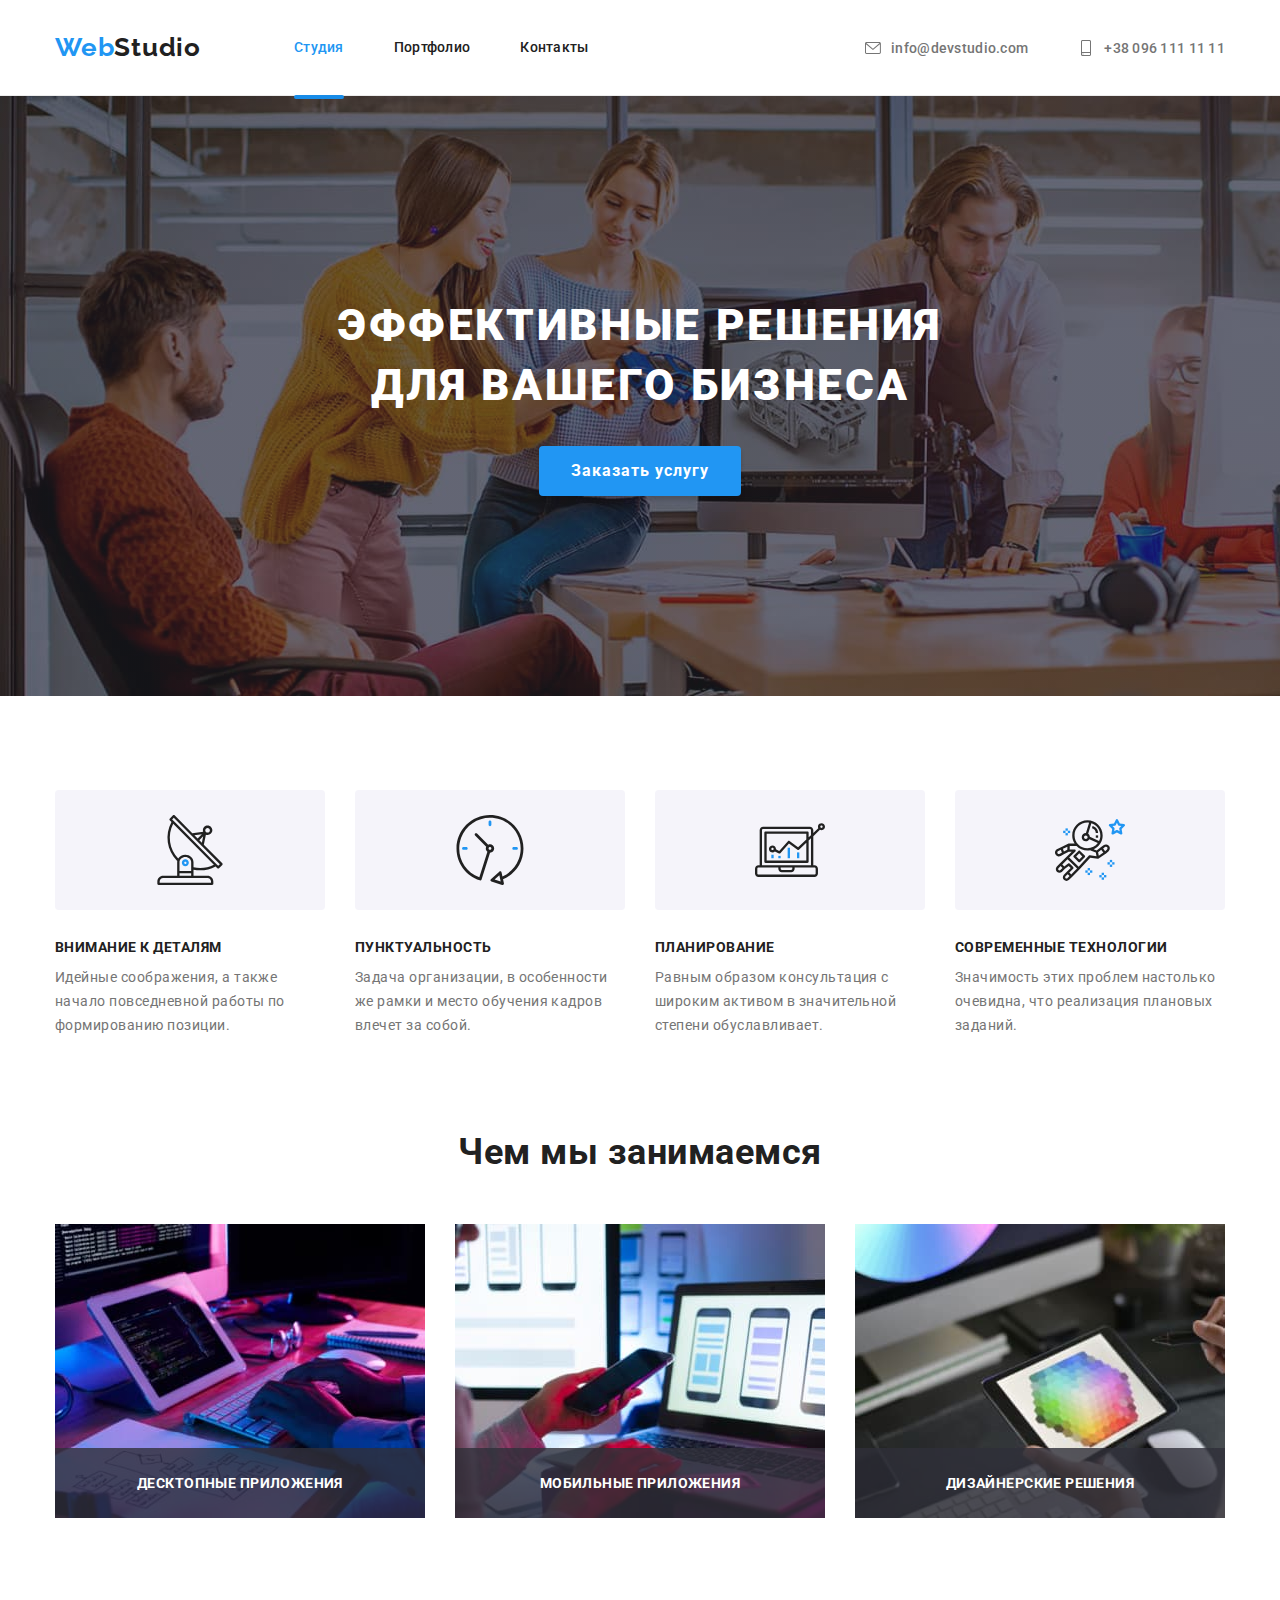
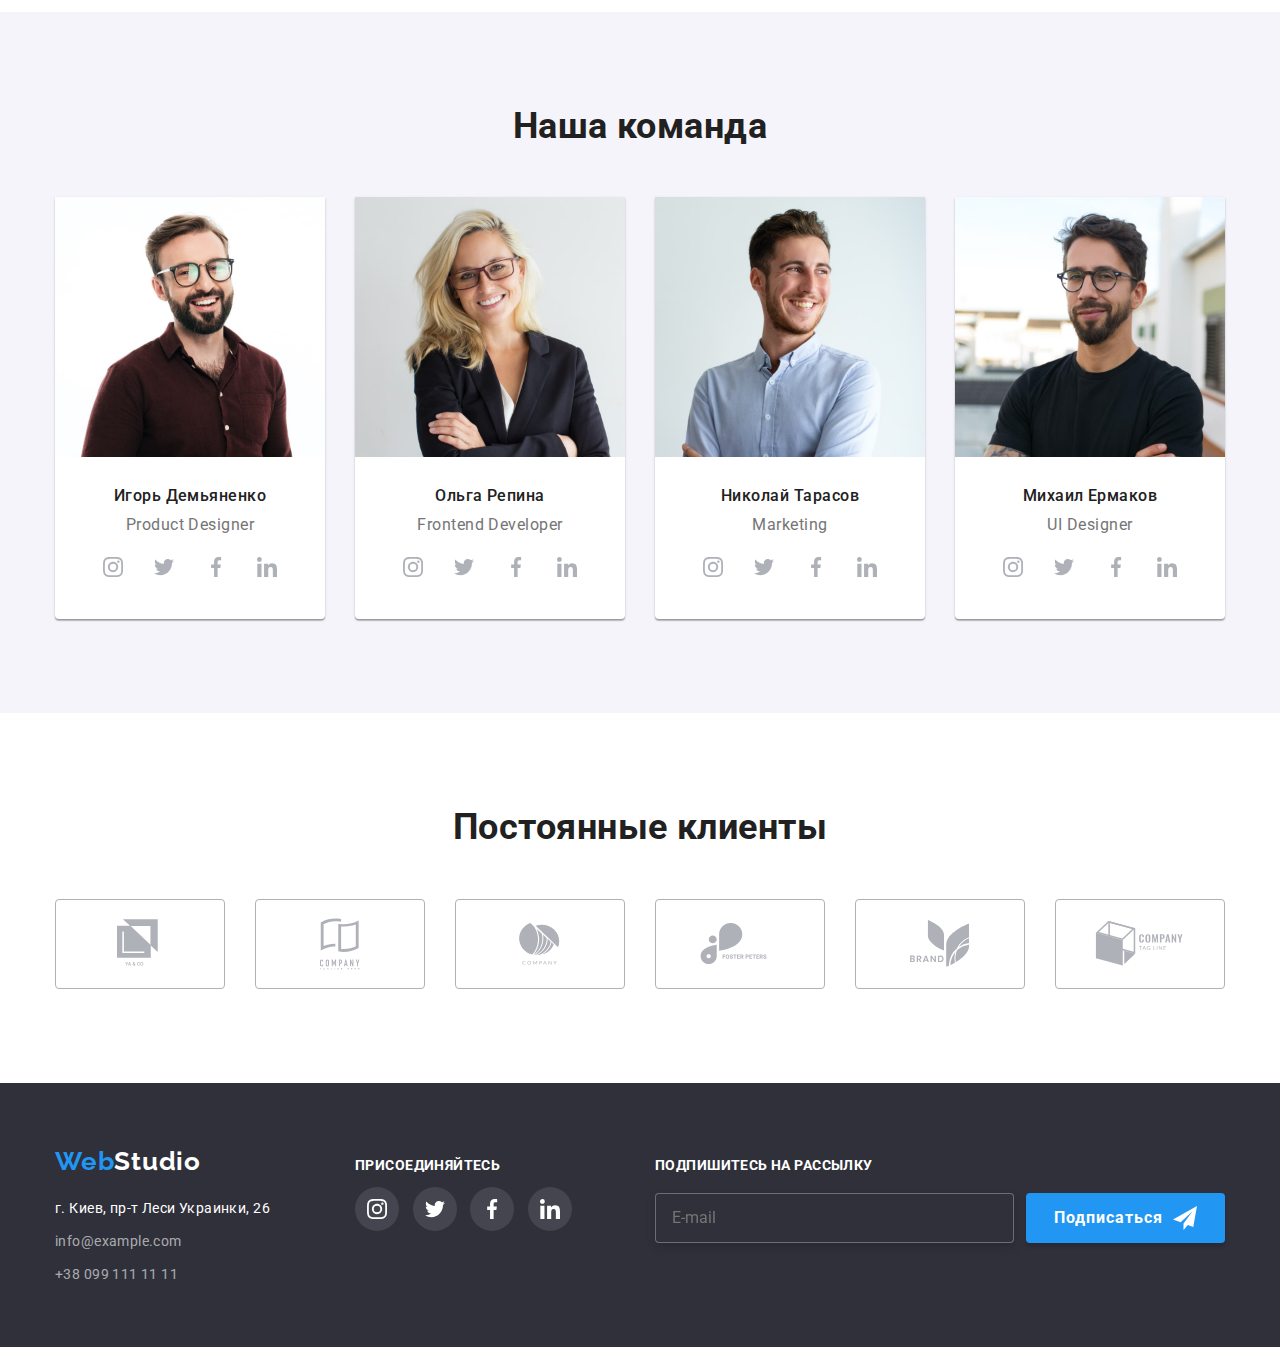
==== index.html @ 0727dc27 "дз№7 купирует файлы из предыдущего репозитория" ====
<!DOCTYPE html>
<html lang="ru">
  <head>
    <meta charset="UTF-8" />
    <meta name="viewport" content="width=device-width, initial-scale=1.0" />
    <title>Document</title>
    <link rel="preconnect" href="https://fonts.gstatic.com" />
    <link
      href="https://fonts.googleapis.com/css2?family=Oleo+Script&family=Raleway:wght@700&family=Roboto:wght@400;500;700;900&display=swap"
      rel="stylesheet"
    />
    <link
      rel="stylesheet"
      href="https://cdnjs.cloudflare.com/ajax/libs/modern-normalize/1.0.0/modern-normalize.min.css"
    />
    <link rel="stylesheet" href="./css/style.css" />
  </head>

  <body class="page">
    <!--Шапка-сайта-->
    <header class="head">
      <div class="container-head">
        <nav class="main-nav">
          <a href="./index.html" class="logo"
            ><span class="capital-head">Web</span>Studio
          </a>
          <ul class="site-nav list">
            <li class="items">
              <a href="./index.html" class="link current">Студия</a>
            </li>
            <li class="items">
              <a href="./portfolio.html" class="link">Портфолио</a>
            </li>
            <li class="items"><a href="" class="link">Контакты</a></li>
          </ul>
        </nav>
        <ul class="auth-nav list">
          <li class="items">
            <a href="" class="link"
              ><svg class="aut-svg">
                <use href="./img/svg/symbol-defs.svg#icon-envelope"></use></svg
              >info@devstudio.com
            </a>
          </li>
          <li class="items">
            <a href="" class="link"
              ><svg class="aut-svg">
                <use
                  href="./img/svg/symbol-defs.svg#icon-smartphone"
                ></use></svg
              >+38 096 111 11 11</a
            >
          </li>
        </ul>
      </div>
    </header>

    <main>
      <!--Заголовок-->
      <div class="hero">
        <div class="hero-content">
          <h1 class="hero-title">Эффективные решения для вашего бизнеса</h1>
          <button class="button primary" data-modal-open>
            Заказать услугу
          </button>
        </div>
      </div>

      <!--Преимущества-->
      <section class="section-advantages">
        <div class="container">
          <h2 class="visually-hidden">Преимущества</h2>
          <ul class="list list-advantages">
            <li class="item icon-satellite">
              <h3 class="section-title-advantages">Внимание к деталям</h3>
              <p class="advantages-description">
                Идейные соображения, а также начало повседневной работы по
                формированию позиции.
              </p>
            </li>
            <li class="item icon-clock">
              <h3 class="section-title-advantages">Пунктуальность</h3>
              <p class="advantages-description">
                Задача организации, в особенности же рамки и место обучения
                кадров влечет за собой.
              </p>
            </li>
            <li class="item icon-diagram">
              <h3 class="section-title-advantages">Планирование</h3>
              <p class="advantages-description">
                Равным образом консультация с широким активом в значительной
                степени обуславливает.
              </p>
            </li>
            <li class="item icon-astronaut">
              <h3 class="section-title-advantages">Современные технологии</h3>
              <p class="advantages-description">
                Значимость этих проблем настолько очевидна, что реализация
                плановых заданий.
              </p>
            </li>
          </ul>
        </div>
      </section>

      <!--Вид-деятельности-->
      <section class="section-activity">
        <div class="container">
          <h2 class="section-title">Чем мы занимаемся</h2>
          <ul class="list section-direction">
            <li class="items">
              <div class="overlay-activiti">
                <img
                  src="./img/img.jpg"
                  alt="набирает текст на клавиатуре"
                  width="370"
                  height="294"
                />
                <div class="overlay-activiti-text">Десктопные приложения</div>
              </div>
            </li>
            <li class="items">
              <div class="overlay-activiti">
                <img
                  src="./img/img-2.jpg"
                  alt="использует ноутбук и телефон"
                  width="370"
                  height="294"
                />
                <div class="overlay-activiti-text">Мобильные приложения</div>
              </div>
            </li>
            <li class="items">
              <div class="overlay-activiti">
                <img
                  src="./img/img-3.jpg"
                  alt="использует планшет"
                  width="370"
                  height="294"
                />
                <div class="overlay-activiti-text">Дизайнерские решения</div>
              </div>
            </li>
          </ul>
        </div>
      </section>

      <!--Наша-команда-->
      <section class="section-tim">
        <div class="container">
          <h2 class="section-title">Наша команда</h2>
          <ul class="list person-box">
            <li class="card-person">
              <img
                src="./img/our.tim/img.jpg"
                alt="портрет"
                width="270"
                height="280"
              />
              <div class="card-description">
                <h3 class="section-title-name">Игорь Демьяненко</h3>
                <p class="section-profession">Product Designer</p>
                <ul class="list list-social">
                  <li class="items">
                    <a href="" class="social-link">
                      <svg class="social-svg-person">
                        <use
                          href="./img/svg/symbol-defs.svg#icon-instagram-2"
                        ></use>
                      </svg>
                    </a>
                  </li>
                  <li class="items">
                    <a href="" class="social-link">
                      <svg class="social-svg-person">
                        <use
                          href="./img/svg/symbol-defs.svg#icon-twitter-1"
                        ></use>
                      </svg>
                    </a>
                  </li>
                  <li class="items">
                    <a href="" class="social-link">
                      <svg class="social-svg-person">
                        <use
                          href="./img/svg/symbol-defs.svg#icon-facebook-1"
                        ></use>
                      </svg>
                    </a>
                  </li>
                  <li class="items">
                    <a href="" class="social-link">
                      <svg class="social-svg-person">
                        <use
                          href="./img/svg/symbol-defs.svg#icon-linkedin-1"
                        ></use>
                      </svg>
                    </a>
                  </li>
                </ul>
              </div>
            </li>
            <li class="card-person">
              <img
                src="./img/our.tim/img-2.jpg"
                alt="портрет"
                width="270"
                height="280"
              />
              <div class="card-description">
                <h3 class="section-title-name">Ольга Репина</h3>
                <p class="section-profession">Frontend Developer</p>
                <ul class="list list-social">
                  <li class="items">
                    <a href="" class="social-link">
                      <svg class="social-svg-person">
                        <use
                          href="./img/svg/symbol-defs.svg#icon-instagram-2"
                        ></use>
                      </svg>
                    </a>
                  </li>
                  <li class="items">
                    <a href="" class="social-link">
                      <svg class="social-svg-person">
                        <use
                          href="./img/svg/symbol-defs.svg#icon-twitter-1"
                        ></use>
                      </svg>
                    </a>
                  </li>
                  <li class="items">
                    <a href="" class="social-link">
                      <svg class="social-svg-person">
                        <use
                          href="./img/svg/symbol-defs.svg#icon-facebook-1"
                        ></use>
                      </svg>
                    </a>
                  </li>
                  <li class="items">
                    <a href="" class="social-link">
                      <svg class="social-svg-person">
                        <use
                          href="./img/svg/symbol-defs.svg#icon-linkedin-1"
                        ></use>
                      </svg>
                    </a>
                  </li>
                </ul>
              </div>
            </li>
            <li class="card-person">
              <img
                src="./img/our.tim/img-3.jpg"
                alt="портрет"
                width="270"
                height="280"
              />
              <div class="card-description">
                <h3 class="section-title-name">Николай Тарасов</h3>
                <p class="section-profession">Marketing</p>
                <ul class="list list-social">
                  <li class="items">
                    <a href="" class="social-link">
                      <svg class="social-svg-person">
                        <use
                          href="./img/svg/symbol-defs.svg#icon-instagram-2"
                        ></use>
                      </svg>
                    </a>
                  </li>
                  <li class="items">
                    <a href="" class="social-link">
                      <svg class="social-svg-person">
                        <use
                          href="./img/svg/symbol-defs.svg#icon-twitter-1"
                        ></use>
                      </svg>
                    </a>
                  </li>
                  <li class="items">
                    <a href="" class="social-link">
                      <svg class="social-svg-person">
                        <use
                          href="./img/svg/symbol-defs.svg#icon-facebook-1"
                        ></use>
                      </svg>
                    </a>
                  </li>
                  <li class="items">
                    <a href="" class="social-link">
                      <svg class="social-svg-person">
                        <use
                          href="./img/svg/symbol-defs.svg#icon-linkedin-1"
                        ></use>
                      </svg>
                    </a>
                  </li>
                </ul>
              </div>
            </li>
            <li class="card-person">
              <img
                src="./img/our.tim/img-4.jpg"
                alt="портрет"
                width="270"
                height="280"
              />
              <div class="card-description">
                <h3 class="section-title-name">Михаил Ермаков</h3>
                <p class="section-profession">UI Designer</p>
                <ul class="list list-social">
                  <li class="items">
                    <a href="" class="social-link">
                      <svg class="social-svg-person">
                        <use
                          href="./img/svg/symbol-defs.svg#icon-instagram-2"
                        ></use>
                      </svg>
                    </a>
                  </li>
                  <li class="items">
                    <a href="" class="social-link">
                      <svg class="social-svg-person">
                        <use
                          href="./img/svg/symbol-defs.svg#icon-twitter-1"
                        ></use>
                      </svg>
                    </a>
                  </li>
                  <li class="items">
                    <a href="" class="social-link">
                      <svg class="social-svg-person">
                        <use
                          href="./img/svg/symbol-defs.svg#icon-facebook-1"
                        ></use>
                      </svg>
                    </a>
                  </li>
                  <li class="items">
                    <a href="" class="social-link">
                      <svg class="social-svg-person">
                        <use
                          href="./img/svg/symbol-defs.svg#icon-linkedin-1"
                        ></use>
                      </svg>
                    </a>
                  </li>
                </ul>
              </div>
            </li>
          </ul>
        </div>
      </section>

      <!--постоянные клиенты-->
      <section class="section">
        <div class="container">
          <h2 class="section-title">Постоянные клиенты</h2>
          <ul class="list company">
            <li class="items company-box">
              <a href="" class="company-logo link"
                ><svg class="icon" width="45" height="50">
                  <use href="./img/svg/symbol-defs.svg#icon-logo-1"></use></svg
              ></a>
            </li>
            <li class="items company-box">
              <a href="" class="company-logo link"
                ><svg class="icon" width="40" height="52">
                  <use href="./img/svg/symbol-defs.svg#icon-logo-2"></use></svg
              ></a>
            </li>
            <li class="items company-box">
              <a href="" class="company-logo link"
                ><svg class="icon" width="41" height="42">
                  <use href="./img/svg/symbol-defs.svg#icon-logo-3"></use></svg
              ></a>
            </li>
            <li class="items company-box">
              <a href="" class="company-logo link"
                ><svg class="icon" width="80" height="42">
                  <use href="./img/svg/symbol-defs.svg#icon-logo-4"></use></svg
              ></a>
            </li>
            <li class="items company-box">
              <a href="" class="company-logo link"
                ><svg class="icon" width="59" height="47">
                  <use href="./img/svg/symbol-defs.svg#icon-logo-5"></use></svg
              ></a>
            </li>
            <li class="items company-box">
              <a href="" class="company-logo link"
                ><svg class="icon" width="89" height="45">
                  <use href="./img/svg/symbol-defs.svg#icon-logo-6"></use></svg
              ></a>
            </li>
          </ul>
        </div>
      </section>
    </main>

    <footer class="footer-head">
      <div class="container container-footer">
        <div class="contact-box">
          <a href="./index.html" class="logo-footer">
            <span class="capital-footer">Web</span>Studio</a
          >
          <address class="citi-address">
            <p class="footer-address">г. Киев, пр-т Леси Украинки, 26</p>
          </address>
          <address class="footer-contacts">
            <a href="" class="footer-head-mail">info@example.com</a>
            <a href="" class="footer-head-tel">+38 099 111 11 11</a>
          </address>
        </div>
        <div class="contact-box">
          <p class="tittle-social">присоединяйтесь</p>
          <ul class="list list-social">
            <li class="items">
              <a href="" class="social-link">
                <svg class="social-svg">
                  <use href="./img/svg/symbol-defs.svg#icon-instagram-2"></use>
                </svg>
              </a>
            </li>
            <li class="items">
              <a href="" class="social-link">
                <svg class="social-svg">
                  <use href="./img/svg/symbol-defs.svg#icon-twitter-1"></use>
                </svg>
              </a>
            </li>
            <li class="items">
              <a href="" class="social-link">
                <svg class="social-svg">
                  <use href="./img/svg/symbol-defs.svg#icon-facebook-1"></use>
                </svg>
              </a>
            </li>
            <li class="items">
              <a href="" class="social-link">
                <svg class="social-svg">
                  <use href="./img/svg/symbol-defs.svg#icon-linkedin-1"></use>
                </svg>
              </a>
            </li>
          </ul>
        </div>
        <div class="subscribe-box">
          <b class="tittle-subscribe">Подпишитесь на рассылку</b>
          <form class="subscribe-form">
            <input
              type="email"
              name="mail"
              class="input-subscribe"
              placeholder="E-mail"
            />
            <button type="submit" class="button-subscribe">
              Подписаться
              <svg class="button-subscribe-svg" width="24" height="24">
                <use href="./img/svg/symbol-defs.svg#icon-icon-send"></use>
              </svg>
            </button>
          </form>
        </div>
      </div>
    </footer>
    <div class="backdrop is-hidden" data-modal>
      <div class="modal">
        <button class="button-close" data-modal-close>
          <svg class="modal-svg-close">
            <use href="./img/svg/symbol-defs.svg#icon-Vector"></use>
          </svg>
        </button>

        <form action="№" class="modal-form">
          <b class="subtitle-modal">Оставьте свои данные, мы вам перезвоним</b>
          <label class="form-field"
            >Имя<span class="form-field-box"
              ><input
                class="form-field-imput"
                type="text"
                name="name"
                required />
              <svg class="modal-svg-feild" width="12" height="12">
                <use href="./img/svg/symbol-defs.svg#icon-person"></use></svg
            ></span>
          </label>

          <label class="form-field"
            >Телефон<span class="form-field-box"
              ><input
                class="form-field-imput"
                type="tel"
                name="tel"
                required /><svg class="modal-svg-feild" width="13" height="13">
                <use href="./img/svg/symbol-defs.svg#icon-tel"></use></svg
            ></span>
          </label>

          <label class="form-field"
            >Почта<span class="form-field-box"
              ><input
                class="form-field-imput"
                type="email"
                name="mail"
                required /><svg class="modal-svg-feild" width="15" height="12">
                <use href="./img/svg/symbol-defs.svg#icon-mall"></use></svg
            ></span>
          </label>

          <label class="form-area"
            >Комментарий<textarea
              class="form-area-feild"
              name="text"
              placeholder="Введите текст"
            ></textarea>
          </label>

          <label class="form-policy"
            ><input
              type="checkbox"
              name="policy"
              class="visually-hidden"
            /><span class="text-policy checkin"
              >Соглашаюсь с рассылкой и принимаю
              <a href="#" class="link-policiti">Условия договора</a></span
            >
          </label>

          <button type="submit" class="button-submit">Отправить</button>
        </form>
      </div>
    </div>
    <script src="./js/modal.js"></script>
  </body>
</html>
---- css/style.css ----
html {
  box-sizing: border-box;
}
*,
*::before,
*::after {
  box-sizing: inherit;
}
:root {
  --accentcolor: #2196f3;
  --primarycolor: #ffffff;
}

.visually-hidden {
  position: absolute;
  width: 1px;
  height: 1px;
  margin: -1px;
  border: 0;
  padding: 0;

  white-space: nowrap;
  clip-path: inset(100%);
  clip: rect(0 0 0 0);
  overflow: hidden;
}
h1,
h2,
h3,
h4,
h5,
h6 {
  margin: 0;
}
ul,
ol {
  margin: 0;
  padding: 0;
}
img {
  display: block;
  max-width: 100%;
  height: auto;
}
.container {
  width: 1200px;
  padding-right: 15px;
  padding-left: 15px;
  margin-left: auto;
  margin-right: auto;
}

.section {
  padding-top: 94px;
  padding-bottom: 94px;
}

.page {
  margin: 0;
  font-family: Roboto, sans-serif;
  color: #757575;
  letter-spacing: 0.03em;
  background-color: var(--primarycolor);
}
.list {
  padding: 0;
  margin: 0;
  list-style: none;
}
.link {
  text-decoration: none;
}
.items {
  display: flex;
}

/*===============шапка===============*/
.container-head {
  display: flex;
  align-items: center;
  width: 1200px;
  padding-right: 15px;
  padding-left: 15px;
  margin-left: auto;
  margin-right: auto;
}
.head {
  padding-top: 32px;
  padding-bottom: 32px;

  background-color: var(--primarycolor);
  border-bottom: 1px solid #ececec;
}
.logo {
  font-family: Raleway, Oleo Script, sans-serif;
  font-weight: bold;
  font-size: 26px;
  line-height: 1.2;
  letter-spacing: 0.03em;
  color: #212121;
  text-decoration: none;
}
.capital-head {
  color: var(--accentcolor);
}
.capital-footer {
  color: var(--accentcolor);
}

.main-nav {
  display: flex;
  align-items: center;
}
.site-nav {
  display: flex;
}
.site-nav .items:not(:last-child) {
  margin-right: 50px;
}
.site-nav .items:first-child {
  margin-left: 93px;
}
.site-nav .link {
  font-weight: 500;
  font-size: 14px;
  line-height: 1.14;
  letter-spacing: 0.02em;

  color: #212121;
  text-decoration: none;

  transition: color 250ms cubic-bezier(0.4, 0, 0.2, 1);
}
.site-nav .link.current {
  position: relative;
  color: var(--accentcolor);
}
.site-nav .link.current::after {
  position: absolute;
  display: block;
  content: '';

  top: 345%;
  left: 0;
  width: 100%;
  height: 4px;

  background-color: #188ce8;
  border-radius: 2px;
}
.site-nav .link:hover,
.site-nav .link:focus {
  color: var(--accentcolor);
}
.auth-nav {
  display: flex;
  margin-left: auto;
}
.auth-nav .items:not(:last-child) {
  margin-right: 50px;
}
.auth-nav .link {
  display: flex;
  font-weight: 500;
  font-size: 14px;
  line-height: 16px;
  letter-spacing: 0.02em;

  color: #757575;
  transition: color 250ms cubic-bezier(0.4, 0, 0.2, 1);
}
.auth-nav .link:hover,
.auth-nav .link:focus {
  color: var(--accentcolor);
}
.aut-svg {
  width: 16px;
  height: 16px;
  margin-right: 10px;
  fill: #757575;
}
.auth-nav .link:hover .aut-svg,
.auth-nav .link:focus .aut-svg {
  fill: var(--accentcolor);
}

/*===============шапка===============*/

/*===============заголовок===============*/
.hero {
  display: flex;
  content: '';
  height: 600px;
  max-width: 1600px;
  margin-right: auto;
  margin-left: auto;
  align-items: center;
  text-align: center;

  background-color: #c4c4c4;
  background-image: linear-gradient(
      rgba(47, 48, 58, 0.4),
      rgba(47, 48, 58, 0.4)
    ),
    url('../img/hero-img.jpg');
}
.hero-content {
  width: 700px;
  margin-right: auto;
  margin-left: auto;
}
.hero-title {
  margin-top: 0;
  margin-bottom: 30px;

  font-weight: 900;
  font-size: 44px;
  line-height: 1.36;
  letter-spacing: 0.06em;
  text-transform: uppercase;
  color: var(--primarycolor);
}
.section-title {
  margin-top: 0;
  margin-bottom: 50px;

  font-weight: bold;
  font-size: 36px;
  line-height: 1.16;
  text-align: center;
  color: #212121;
}
.section-link {
  text-decoration: none;
}
/*===============заголовок===============*/

/*===============секциz-преимущества===============*/
.section-advantages {
  padding-top: 94px;
  padding-bottom: 47px;
}
.list-advantages {
  display: flex;
  margin-top: -30px;
  margin-left: -30px;
}

.list-advantages .item {
  width: calc((100% / 4) - 30px);
  margin-top: 30px;
  margin-left: 30px;
}
.section-title-advantages {
  margin-top: 0;
  margin-bottom: 10px;

  font-family: Roboto;
  font-weight: bold;
  font-size: 14px;
  line-height: 1.14;
  text-transform: uppercase;
  color: #212121;
}
.advantages-description {
  margin-top: 0;
  margin-bottom: 0;

  font-size: 14px;
  line-height: 1.71;
}
.item::before {
  display: block;
  content: '';
  margin-bottom: 30px;
  width: 100%;
  height: 120px;
  background-repeat: no-repeat;
  background-position: center;
  background-color: #f5f4fa;
  border-radius: 4px;
}
.icon-satellite::before {
  background-image: url('../img/svg/antenna.svg');
}
.icon-clock::before {
  background-image: url('../img/svg/clock.svg');
}
.icon-diagram::before {
  background-image: url('../img/svg/diagram.svg');
}
.icon-astronaut::before {
  background-image: url('../img/svg/astronaut.svg');
}
/*===============секциz-преимущества===============*/

/*===============вид-деятельности===============*/
.section-activity {
  padding-top: 47px;
  padding-bottom: 94px;
}
.section-direction {
  display: flex;
  margin-top: -30px;
  margin-left: -30px;
}
.section-direction .items {
  width: calc((100% / 3) - 30px);
  margin-top: 30px;
  margin-left: 30px;
}

.overlay-activiti {
  position: relative;
}
.overlay-activiti-text {
  position: absolute;
  bottom: 0;
  right: 0;

  width: 100%;
  height: 70px;
  padding-top: 27px;
  padding-bottom: 27px;

  font-weight: 700;
  font-size: 14px;
  line-height: 1.142;
  text-align: center;
  letter-spacing: 0.03em;
  text-transform: uppercase;
  color: var(--primarycolor);
  background-color: rgba(47, 48, 58, 0.8);
}
/*===============вид-деятельности===============*/

/*===============наша-команда===============*/
.section-tim {
  padding-top: 94px;
  padding-bottom: 94px;

  background-color: #f5f4fa;
}
.person-box {
  display: flex;
  margin-top: -30px;
  margin-left: -30px;
}

.section-title-name {
  margin-top: 0%;
  margin-bottom: 10px;
  text-align: center;

  font-weight: 500;
  font-size: 16px;
  line-height: 1.18;
  color: #212121;
}
.section-profession {
  margin-top: 0;
  margin-bottom: 10px;
  text-align: center;

  font-size: 16px;
  line-height: 1.18;
  color: #757575;
}
.card-person {
  width: calc(100% / 4 - 30px);
  margin-top: 30px;
  margin-left: 30px;

  background: var(--primarycolor);
  box-shadow: 0px 1px 3px rgba(0, 0, 0, 0.12), 0px 1px 1px rgba(0, 0, 0, 0.14),
    0px 2px 1px rgba(0, 0, 0, 0.2);
  border-radius: 0px 0px 4px 4px;
}
.card-description {
  padding-top: 30px;
  padding-right: 32px;
  padding-bottom: 30px;
  padding-left: 32px;
}
.card-description .list-social {
  justify-content: space-around;
}
.social-svg-person {
  width: 20px;
  height: 20px;

  fill: #afb1b8;
  transition: fill 250ms cubic-bezier(0.4, 0, 0.2, 1);
}
.social-link:hover .social-svg-person,
.social-link:focus .social-svg-person {
  fill: var(--primarycolor);
}
/*===============наша-команда===============*/

/*===============постоянные клиенты===============*/
.company {
  display: flex;
  margin-top: -30px;
  margin-left: -30px;
}
.company-box {
  width: 170px;
  height: 90px;
  align-items: center;
  justify-content: center;
}
.company-logo {
  display: flex;
  justify-content: center;
  align-items: center;
  width: 170px;
  height: 90px;

  border: 1px solid #afb1b8;
  border-radius: 4px;
  transition: fill 250ms cubic-bezier(0.4, 0, 0.2, 1),
    border-color 250ms cubic-bezier(0.4, 0, 0.2, 1);
}
.company-box .company {
  display: flex;
}
.icon {
  fill: #afb1b8;
}
.company .company-box {
  width: calc((100% / 6) - 30px);
  margin-top: 30px;
  margin-left: 30px;
}
.company-logo:hover .icon,
.company-logo:focus .icon {
  fill: var(--accentcolor);
}
.company-logo:hover,
.company-logo:focus {
  border-color: var(--accentcolor);
}
/*===============постоянные клиенты===============*/

/*===============партфолио===============*/
.portfolio-nav {
  display: flex;
  justify-content: center;
  margin-bottom: 50px;
}
.portfolio-nav .items:not(:last-child) {
  margin-right: 8px;
}
.portfolio-box {
  display: flex;
  flex-wrap: wrap;
  margin-top: -30px;
  margin-left: -30px;
}
.portfolio-box .items {
  margin-top: 30px;
  margin-left: 30px;
  width: calc((100% / 3) - 30px);
}
.portfolio-box .section-link:focus,
.portfolio-box .section-link:hover {
  box-shadow: 0px 1px 1px rgba(0, 0, 0, 0.12), 0px 4px 4px rgba(0, 0, 0, 0.06),
    1px 4px 6px rgba(0, 0, 0, 0.16);
}
.items-descriptions {
  padding-top: 20px;
  padding-right: 24px;
  padding-bottom: 20px;
  padding-left: 24px;

  background: var(--primarycolor);
  border-right: 1px solid #eeeeee;
  border-bottom: 1px solid #eeeeee;
  border-left: 1px solid #eeeeee;
}
.section-title-project {
  margin-top: 0;
  margin-bottom: 4px;

  font-weight: bold;
  font-size: 18px;
  line-height: 2;
  letter-spacing: 0.06em;
  color: #212121;
}
.section-product-project {
  margin-top: 0;
  margin-bottom: 0;

  font-size: 16px;
  line-height: 1.87;
  color: #757575;
}
.portfolio-overlay {
  position: relative;
  overflow: hidden;
}
.box-overlay {
  position: absolute;

  top: 0;
  left: 0;
  padding-top: 63px;
  padding-right: 24px;
  padding-bottom: 63px;
  padding-left: 24px;
  width: 370px;
  height: 294px;
  color: var(--primarycolor);
  background: rgba(33, 150, 243, 0.9);

  transition: 250ms cubic-bezier(0.4, 0, 0.2, 1);
  transform: translateY(100%);
}
.box-overlay-text {
  margin-top: 0;
  margin-bottom: 0;

  font-size: 18px;
  line-height: 1.555;
  letter-spacing: 0.03em;
}

.portfolio-box .section-link:focus .box-overlay,
.portfolio-box .section-link:hover .box-overlay {
  transform: translateY(0);
}
/*===============партфолио===============*/

/*===============подвал===============*/
.container-footer {
  display: flex;
  justify-content: space-between;
  align-items: baseline;
}
.footer-head {
  display: flex;
  padding-top: 60px;
  padding-bottom: 60px;

  background-color: #2f303a;
}
.logo-footer {
  display: inline-block;
  margin-bottom: 20px;

  font-family: Raleway, Oleo Script, sans-serif;
  font-weight: bold;
  font-size: 26px;
  line-height: 1.2;
  letter-spacing: 0.03em;
  color: var(--primarycolor);
  text-decoration: none;
}
.citi-address {
  display: flex;
  margin-bottom: 9px;
}
.footer-address {
  margin-top: 0;
  margin-bottom: 0;

  font-style: normal;
  font-size: 14px;
  line-height: 1.71;
  letter-spacing: 0.03em;
  color: var(--primarycolor);
}
.footer-contacts {
  display: flex;
  flex-direction: column;
}
.footer-head-mail {
  margin-bottom: 9px;

  font-style: normal;
  font-size: 14px;
  line-height: 1.71;
  letter-spacing: 0.03em;
  color: rgba(255, 255, 255, 0.6);
  text-decoration: none;
}
.footer-head-tel {
  font-style: normal;
  font-size: 14px;
  line-height: 1.71;
  letter-spacing: 0.03em;
  color: rgba(255, 255, 255, 0.6);
  text-decoration: none;
}
.contact-box {
  width: calc((50% - 45px) / 2);
}

.subscribe-box {
  width: calc(50% - 15px);
}
.tittle-subscribe {
  display: block;
  margin-bottom: 20px;

  font-size: 14px;
  line-height: 1.142;
  letter-spacing: 0.03em;
  text-transform: uppercase;
  color: var(--primarycolor);
}
.subscribe-form {
  display: flex;
}
.input-subscribe {
  width: 100%;
  height: 50px;
  padding-left: 16px;

  color: var(--primarycolor);
  background-color: #2f303a;
  border: 1px solid rgba(255, 255, 255, 0.3);
  filter: drop-shadow(0px 4px 4px rgba(0, 0, 0, 0.15));
  border-radius: 4px;
  outline: none;

  transition: border-color 250ms cubic-bezier(0.4, 0, 0.2, 1);
}
.input-subscribe:focus {
  border-color: #2196f3;
}
.button-subscribe {
  display: flex;
  align-items: center;
  margin-left: 12px;
  padding-left: 28px;
  padding-right: 28px;
  padding-top: 10px;
  padding-bottom: 10px;
  width: auto;
  height: 50px;

  font-family: Roboto;
  font-weight: bold;
  font-size: 16px;
  line-height: 1.875;
  letter-spacing: 0.06em;

  color: var(--primarycolor);
  background: #2196f3;
  box-shadow: 0px 4px 4px rgba(0, 0, 0, 0.15);
  border: 0;
  border-radius: 4px;

  transition: background-color 250ms cubic-bezier(0.4, 0, 0.2, 1);
}
.button-subscribe-svg {
  margin-left: 10px;

  fill: var(--primarycolor);
}
.button-subscribe:focus,
.button-subscribe:hover {
  background-color: #188ce8;
}
.subtitle-mail {
  display: block;
  margin-bottom: 20px;
}
/*===============подвал===============*/

/*===============соц сети===============*/

.tittle-social {
  font-weight: bold;
  font-size: 14px;
  line-height: 1.142;
  letter-spacing: 0.03em;
  text-transform: uppercase;

  color: var(--primarycolor);
}
.list-social {
  display: flex;
}
.list-social .items {
  width: calc((100% / 4) - 10px);
}
.social-link {
  display: flex;
  justify-content: center;
  align-items: center;
  width: 44px;
  height: 44px;

  background: rgba(255, 255, 255, 0.1);
  border-radius: 50px;
  transition: background-color 250ms cubic-bezier(0.4, 0, 0.2, 1);
}
.social-svg {
  width: 20px;
  height: 20px;

  fill: var(--primarycolor);
}
.social-link:hover,
.social-link:focus {
  background-color: var(--accentcolor);
}
/*===============соц сети===============*/

/*===============кнопка===============*/
.button {
  border: transparent;
  border-radius: 4px;
  font-weight: 500;
  font-size: 16px;
  line-height: 1.62;
  letter-spacing: 0.03em;
}
.button.primary {
  padding: 10px 32px;
  font-weight: bold;
  font-size: 16px;
  line-height: 1.87;
  letter-spacing: 0.06em;
  cursor: pointer;

  color: var(--primarycolor);
  background-color: var(--accentcolor);
  box-shadow: 0px 4px 4px rgba(0, 0, 0, 0.15);
  transition: background-color 250ms cubic-bezier(0.4, 0, 0.2, 1);
}
.button.primary:hover,
.button.primary:focus {
  background: #188ce8;
}
.button.secondary {
  padding: 6px 22px;
  color: #212121;
  background-color: #f5f4fa;
  transition: ифспкщгтв-сщдщк 250ms cubic-bezier(0.4, 0, 0.2, 1),
    color 250ms cubic-bezier(0.4, 0, 0.2, 1);
}
.button.secondary:hover,
.button.secondary:focus {
  color: var(--primarycolor);
  background-color: var(--accentcolor);
}
/*===============кнопка===============*/

/*===============модальное окно===============*/
.modal-form {
  display: flex;
  flex-direction: column;

  width: 100%;
  padding-top: 40px;
  padding-right: 40px;
  padding-bottom: 40px;
  padding-left: 40px;
}
.subtitle-modal {
  display: block;
  margin-bottom: 12px;

  font-weight: 700;
  font-size: 20px;
  line-height: 1.15;
  color: #212121;
}
.form-field {
  margin-bottom: 10px;
  font-size: 14px;
  line-height: 1.142;
  letter-spacing: 0.01em;
}
.form-field-box {
  display: block;
  position: relative;
  margin-top: 4px;
}
.modal-svg-feild {
  position: absolute;
  top: 50%;
  left: 15px;
  transform: translate(0, -50%);
  transition: fill 250ms cubic-bezier(0.4, 0, 0.2, 1);
}
.form-field-imput:focus {
  border-color: #2196f3;
}
.form-field-imput:focus + .modal-svg-feild {
  fill: #2196f3;
}
.form-field-imput {
  display: block;
  padding-left: 42px;
  width: 100%;
  height: 40px;

  border: 1px solid rgba(33, 33, 33, 0.2);
  border-radius: 4px;
  outline: none;
  transition: border-color 250ms cubic-bezier(0.4, 0, 0.2, 1);
}

.form-area {
  margin-bottom: 20px;
  font-size: 14px;
  line-height: 1.142;
  letter-spacing: 0.01em;
}

.form-area-feild {
  display: block;
  width: 100%;
  height: 120px;
  margin-top: 4px;
  padding-top: 12px;
  padding-right: 16px;
  padding-bottom: 12px;
  padding-left: 16px;

  border: 1px solid rgba(33, 33, 33, 0.2);
  border-radius: 4px;
  outline: none;
  resize: none;
  transition: border-color 250ms cubic-bezier(0.4, 0, 0.2, 1);
}
.form-area-feild:focus {
  border-color: #2196f3;
}
.form-policy {
  margin-bottom: 30px;
}
.text-policy {
  font-size: 14px;
  line-height: 1.714;
  letter-spacing: 0.03em;
  color: #757575;
}
.checkin::before {
  display: inline-block;
  content: '';
  margin-right: 7px;
  width: 16px;
  height: 15px;
  box-shadow: 0px 1px 3px rgba(0, 0, 0, 0.12), 0px 1px 1px rgba(0, 0, 0, 0.14),
    0px 2px 1px rgba(0, 0, 0, 0.2);
  border-radius: 4px;
  background-color: var(--primarycolor);
  transition: background-color 250ms cubic-bezier(0.4, 0, 0.2, 1);
}
.visually-hidden:checked + .checkin::before {
  background-image: url('../img/svg/check.svg');
  background-color: #2196f3;
  background-repeat: no-repeat;
  background-position: center;
}
.link-policiti {
  color: #2196f3;
}
.button-submit {
  margin-left: auto;
  margin-right: auto;
  padding-top: 10px;
  padding-right: 55px;
  padding-bottom: 10px;
  padding-left: 55px;

  font-weight: 700;
  font-size: 16px;
  line-height: 1.875;
  letter-spacing: 0.06em;

  color: var(--primarycolor);
  background: var(--accentcolor);
  box-shadow: 0px 4px 4px rgba(0, 0, 0, 0.15);
  border-radius: 4px;
  border: 0;

  transition: background-color 250ms cubic-bezier(0.4, 0, 0.2, 1);
}
.button-submit:hover,
.button-submit:focus {
  background-color: #188ce8;
}
.button-close {
  position: absolute;
  content: '';
  top: 8px;
  right: 8px;
  width: 30px;
  height: 30px;

  cursor: pointer;
  background-color: var(--primarycolor);
  border: 1px solid rgba(0, 0, 0, 0.1);
  box-sizing: border-box;
  border-radius: 50%;
}
.modal-svg-close {
  width: 11px;
  height: 11px;
  fill: #000000;
  background-size: contain;

  transition: fill 250ms cubic-bezier(0.4, 0, 0.2, 1);
}
.button-close:hover .modal-svg-close,
.button-close:focus .modal-svg-close {
  fill: var(--accentcolor);
}
.backdrop {
  position: fixed;

  top: 0;
  left: 0;
  width: 100%;
  height: 100%;

  background-color: rgba(0, 0, 0, 0.2);
  transition: 250ms cubic-bezier(0.4, 0, 0.2, 1);
}
.modal {
  position: absolute;

  top: 50%;
  left: 50%;
  width: 528px;

  background: var(--primarycolor);
  box-shadow: 0px 1px 3px rgba(0, 0, 0, 0.12), 0px 1px 1px rgba(0, 0, 0, 0.14),
    0px 2px 1px rgba(0, 0, 0, 0.2);
  border-radius: 4px;

  transform: translate(-50%, -50%);
}
.backdrop.is-hidden {
  opacity: 0;
  visibility: hidden;
  pointer-events: none;
}

/*===============модальное окно===============*/
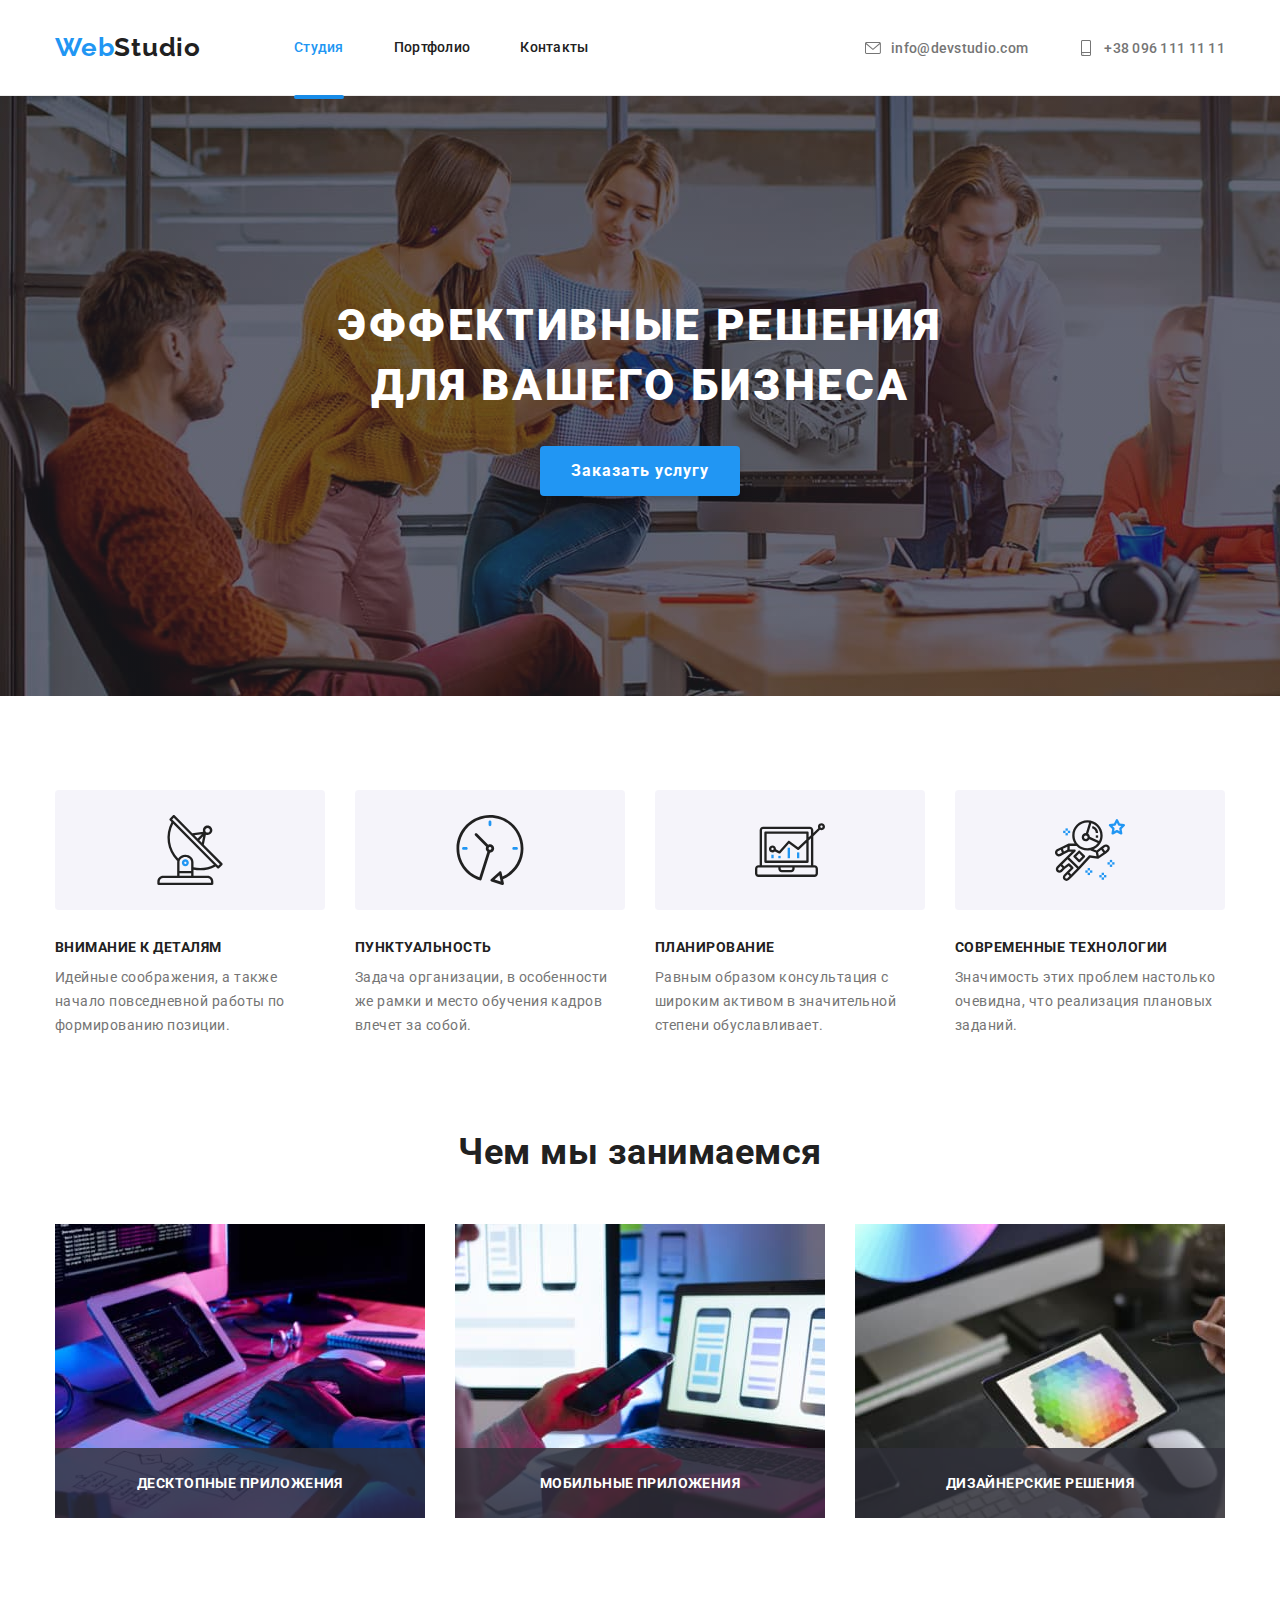
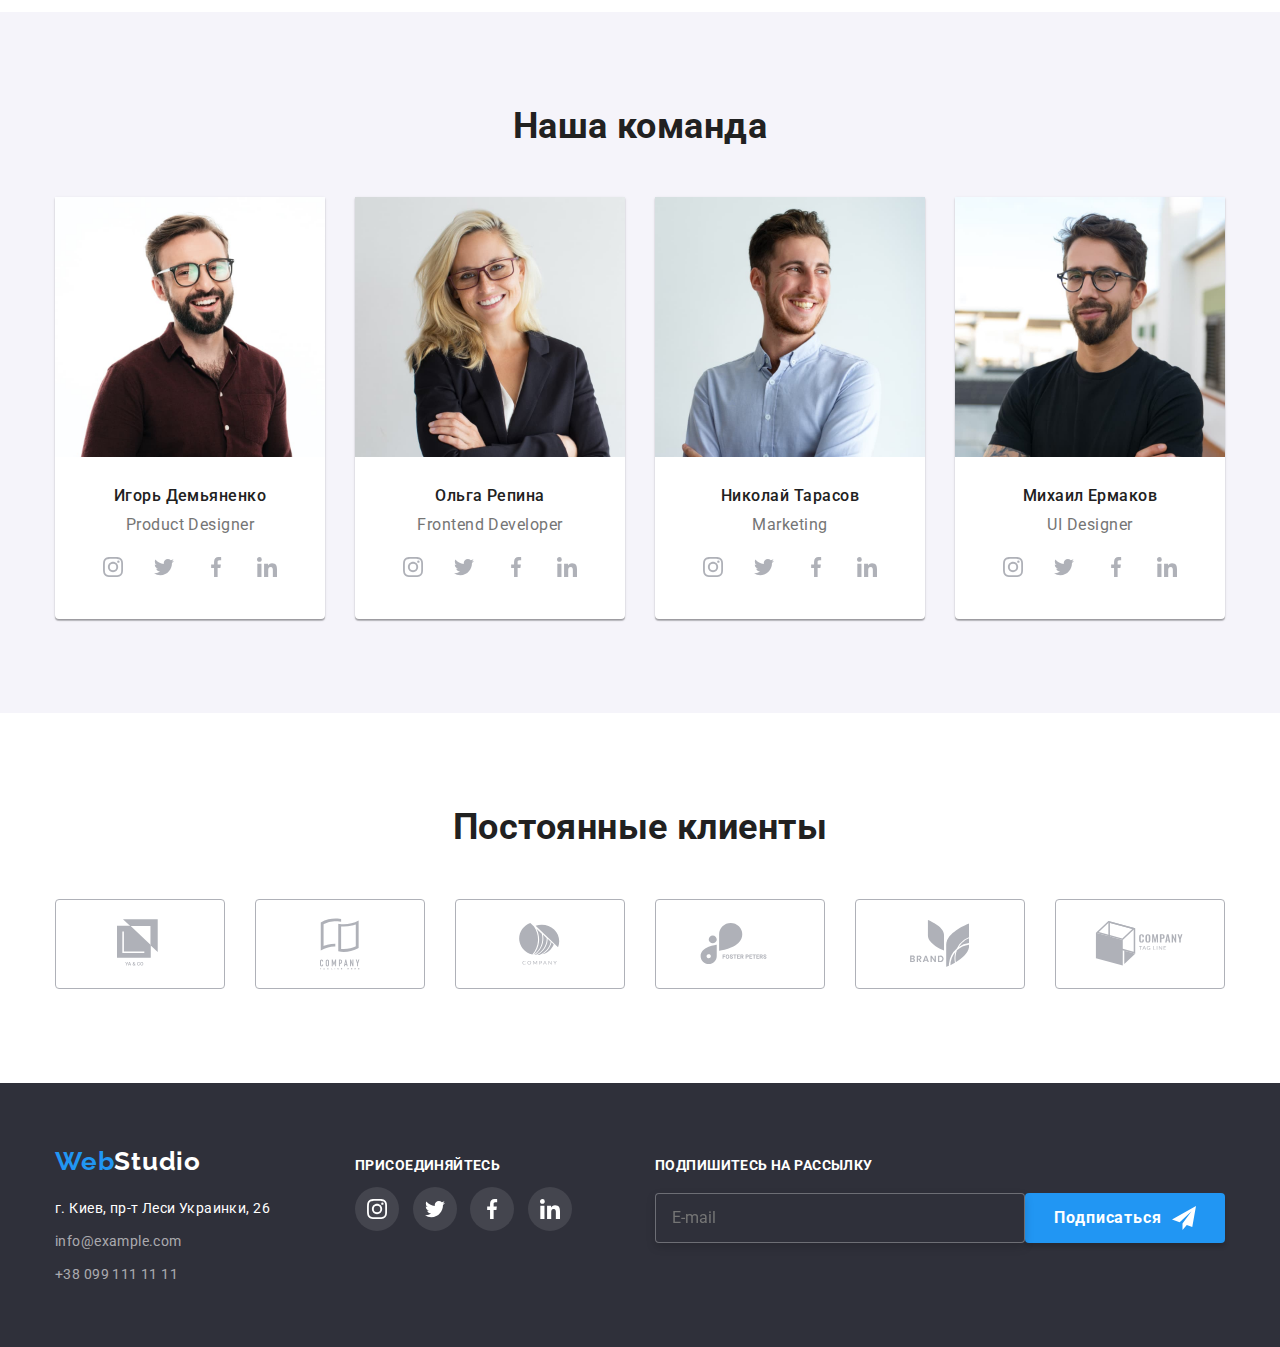
==== commit efcd5cd5: "дз№7 делает sass" ====
--- a/index.html
+++ b/index.html
@@ -13,7 +13,7 @@
       rel="stylesheet"
       href="https://cdnjs.cloudflare.com/ajax/libs/modern-normalize/1.0.0/modern-normalize.min.css"
     />
-    <link rel="stylesheet" href="./css/style.css" />
+    <link rel="stylesheet" href="./css/main.min.css" />
   </head>
 
   <body class="page">
@@ -403,7 +403,7 @@
     <footer class="footer-head">
       <div class="container container-footer">
         <div class="contact-box">
-          <a href="./index.html" class="logo-footer">
+          <a href="./index.html" class="logo">
             <span class="capital-footer">Web</span>Studio</a
           >
           <address class="citi-address">
@@ -456,7 +456,7 @@
               class="input-subscribe"
               placeholder="E-mail"
             />
-            <button type="submit" class="button-subscribe">
+            <button type="submit" class="button button-subscribe">
               Подписаться
               <svg class="button-subscribe-svg" width="24" height="24">
                 <use href="./img/svg/symbol-defs.svg#icon-icon-send"></use>
@@ -529,7 +529,7 @@
             >
           </label>
 
-          <button type="submit" class="button-submit">Отправить</button>
+          <button type="submit" class="button button-submit">Отправить</button>
         </form>
       </div>
     </div>
--- a/css/main.min.css
+++ b/css/main.min.css
@@ -0,0 +1,2 @@
+:root{--accentcolor: #2196f3;--primarycolor: #ffffff}.visually-hidden{position:absolute;width:1px;height:1px;margin:-1px;border:0;padding:0;white-space:nowrap;clip-path:inset(100%);clip:rect(0 0 0 0);overflow:hidden}html{box-sizing:border-box}*,*::before,*::after{box-sizing:inherit}h1,h2,h3,h4,h5,h6{margin:0}ul,ol{margin:0;padding:0}img{display:block;max-width:100%;height:auto}.page{margin:0;font-family:Roboto, sans-serif;color:#757575;letter-spacing:0.03em;background-color:var(--primarycolor)}.list{padding:0;margin:0;list-style:none}.link{text-decoration:none}.items{display:flex}.section{padding-top:94px;padding-bottom:94px}.container{width:1200px;padding-right:15px;padding-left:15px;margin-left:auto;margin-right:auto}.container-head{display:flex;align-items:center;width:1200px;padding-right:15px;padding-left:15px;margin-left:auto;margin-right:auto}.container-footer{display:flex;justify-content:space-between;align-items:baseline}.backdrop{position:fixed;top:0;left:0;width:100%;height:100%;background-color:rgba(0,0,0,0.2);transition:250ms cubic-bezier(0.4, 0, 0.2, 1)}.modal{position:absolute;top:50%;left:50%;width:528px;background:var(--primarycolor);box-shadow:0px 1px 3px rgba(0,0,0,0.12),0px 1px 1px rgba(0,0,0,0.14),0px 2px 1px rgba(0,0,0,0.2);border-radius:4px;transform:translate(-50%, -50%)}.backdrop.is-hidden{opacity:0;visibility:hidden;pointer-events:none}.button-close{position:absolute;content:'';top:8px;right:8px;width:30px;height:30px;cursor:pointer;background-color:var(--primarycolor);border:1px solid rgba(0,0,0,0.1);box-sizing:border-box;border-radius:50%}.button-close:hover .modal-svg-close,.button-close:focus .modal-svg-close{fill:var(--accentcolor)}.button{display:inline-flex;align-items:center;flex-shrink:0;width:200px;height:50px;border:none;border-radius:4px;font-family:inherit;font-weight:700;font-size:16px;line-height:1.87;justify-content:center;letter-spacing:0.06em;color:#ffffff;background:#2196f3;box-shadow:0px 4px 4px rgba(0,0,0,0.15);transition:background-color 250ms cubic-bezier(0.4, 0, 0.2, 1)}.button:hover,.button:focus{background:#188ce8}.button-subscribe-svg{margin-left:10px;fill:currentColor}.button-secondary{border:none;border-radius:4px;font-family:inherit;font-weight:700;font-size:16px;line-height:1.87;justify-content:center;letter-spacing:0.06em;color:#ffffff;background:#2196f3;padding:6px 22px;color:#212121;background-color:#f5f4fa;transition:background-color 250ms cubic-bezier(0.4, 0, 0.2, 1)}.button-secondary:hover,.button-secondary:focus{color:var(--primarycolor);background-color:var(--accentcolor)}.tittle-social{font-weight:bold;font-size:14px;line-height:1.142;letter-spacing:0.03em;text-transform:uppercase;color:var(--primarycolor)}.list-social{display:flex}.list-social .items{width:calc((100% / 4) - 10px)}.social-link{display:flex;justify-content:center;align-items:center;width:44px;height:44px;background:rgba(255,255,255,0.1);border-radius:50px;transition:background-color 250ms cubic-bezier(0.4, 0, 0.2, 1)}.social-svg{width:20px;height:20px;fill:var(--primarycolor)}.social-link:hover,.social-link:focus{background-color:var(--accentcolor)}.card-description .list-social{justify-content:space-around}.social-svg-person{width:20px;height:20px;fill:#afb1b8;transition:fill 250ms cubic-bezier(0.4, 0, 0.2, 1)}.social-link:hover .social-svg-person,.social-link:focus .social-svg-person{fill:var(--primarycolor)}.modal-form{display:flex;flex-direction:column;width:100%;padding-top:40px;padding-right:40px;padding-bottom:40px;padding-left:40px}.modal-form .button{margin-right:auto;margin-left:auto}.subtitle-modal{display:block;margin-bottom:12px;font-weight:700;font-size:20px;line-height:1.15;color:#212121}.form-field{margin-bottom:10px;font-size:14px;line-height:1.142;letter-spacing:0.01em}.form-field-box{display:block;position:relative;margin-top:4px}.modal-svg-feild{position:absolute;top:50%;left:15px;transform:translate(0, -50%);transition:fill 250ms cubic-bezier(0.4, 0, 0.2, 1)}.form-field-imput:focus{border-color:#2196f3}.form-field-imput:focus+.modal-svg-feild{fill:#2196f3}.form-field-imput{display:block;padding-left:42px;width:100%;height:40px;border:1px solid rgba(33,33,33,0.2);border-radius:4px;outline:none;transition:border-color 250ms cubic-bezier(0.4, 0, 0.2, 1)}.form-area{margin-bottom:20px;font-size:14px;line-height:1.142;letter-spacing:0.01em}.form-area-feild{display:block;width:100%;height:120px;margin-top:4px;padding-top:12px;padding-right:16px;padding-bottom:12px;padding-left:16px;border:1px solid rgba(33,33,33,0.2);border-radius:4px;outline:none;resize:none;transition:border-color 250ms cubic-bezier(0.4, 0, 0.2, 1)}.form-area-feild:focus{border-color:#2196f3}.form-policy{margin-bottom:30px}.text-policy{font-size:14px;line-height:1.714;letter-spacing:0.03em;color:#757575}.checkin::before{display:inline-block;content:'';margin-right:7px;width:16px;height:15px;box-shadow:0px 1px 3px rgba(0,0,0,0.12),0px 1px 1px rgba(0,0,0,0.14),0px 2px 1px rgba(0,0,0,0.2);border-radius:4px;background-color:var(--primarycolor);transition:background-color 250ms cubic-bezier(0.4, 0, 0.2, 1)}.visually-hidden:checked+.checkin::before{background-image:url("../img/svg/check.svg");background-color:#2196f3;background-repeat:no-repeat;background-position:center}.link-policiti{color:#2196f3}.modal-svg-close{width:11px;height:11px;fill:#000000;background-size:contain;transition:fill 250ms cubic-bezier(0.4, 0, 0.2, 1)}.section-title{margin-top:0;margin-bottom:50px;font-weight:bold;font-size:36px;line-height:1.16;text-align:center;color:#212121}.section-title-advantages{margin-top:0;margin-bottom:10px;font-family:Roboto;font-weight:bold;font-size:14px;line-height:1.14;text-transform:uppercase;color:#212121}.section-title-name{margin-top:0%;margin-bottom:10px;text-align:center;font-weight:500;font-size:16px;line-height:1.18;color:#212121}.auth-nav{display:flex;margin-left:auto}.auth-nav .items:not(:last-child){margin-right:50px}.auth-nav .link{display:flex;font-weight:500;font-size:14px;line-height:16px;letter-spacing:0.02em;color:#757575;transition:color 250ms cubic-bezier(0.4, 0, 0.2, 1)}.auth-nav .link:hover,.auth-nav .link:focus{color:var(--accentcolor)}.auth-nav .link:hover .aut-svg,.auth-nav .link:hover .aut-svg,.auth-nav .link:focus .aut-svg,.auth-nav .link:focus .aut-svg{fill:var(--accentcolor)}.aut-svg{width:16px;height:16px;margin-right:10px;fill:#757575}.site-nav{display:flex}.site-nav .items:first-child{margin-left:93px}.site-nav .items:not(:last-child){margin-right:50px}.site-nav .link{font-weight:500;font-size:14px;line-height:1.14;letter-spacing:0.02em;color:#212121;text-decoration:none;transition:color 250ms cubic-bezier(0.4, 0, 0.2, 1)}.site-nav .link:hover,.site-nav .link:focus{color:var(--accentcolor)}.site-nav .link.current{position:relative;color:var(--accentcolor)}.site-nav .link.current::after{position:absolute;display:block;content:'';top:345%;left:0;width:100%;height:4px;background-color:#188ce8;border-radius:2px}.head{padding-top:32px;padding-bottom:32px;background-color:var(--primarycolor);border-bottom:1px solid #ececec}.main-nav{display:flex;align-items:center}.logo{font-family:Raleway, Oleo Script, sans-serif;font-weight:bold;font-size:26px;line-height:1.2;letter-spacing:0.03em;color:#212121;text-decoration:none}.contact-box .logo{display:inline-block;margin-bottom:20px;color:var(--primarycolor)}.capital-head,.capital-footer{color:var(--accentcolor)}.hero{display:flex;content:'';height:600px;max-width:1600px;margin-right:auto;margin-left:auto;align-items:center;text-align:center;background-color:#c4c4c4;background-image:linear-gradient(rgba(47,48,58,0.4), rgba(47,48,58,0.4)),url("../img/hero-img.jpg")}.hero-content{width:700px;margin-right:auto;margin-left:auto}.hero-title{margin-top:0;margin-bottom:30px;font-weight:900;font-size:44px;line-height:1.36;letter-spacing:0.06em;text-transform:uppercase;color:var(--primarycolor);text-transform:uppercase}.section-advantages{padding-top:94px;padding-bottom:47px}.list-advantages{display:flex;margin-top:-30px;margin-left:-30px}.list-advantages .item{width:calc((100% / 4) - 30px);margin-top:30px;margin-left:30px}.list-advantages .item::before{display:block;content:'';margin-bottom:30px;width:100%;height:120px;background-repeat:no-repeat;background-position:center;background-color:#f5f4fa;border-radius:4px}.icon-satellite::before{background-image:url("../img/svg/antenna.svg")}.icon-clock::before{background-image:url("../img/svg/clock.svg")}.icon-diagram::before{background-image:url("../img/svg/diagram.svg")}.icon-astronaut::before{background-image:url("../img/svg/astronaut.svg")}.advantages-description{margin-top:0;margin-bottom:0;font-size:14px;line-height:1.71}.section-activity{padding-top:47px;padding-bottom:94px}.section-direction{display:flex;margin-top:-30px;margin-left:-30px}.section-direction .items{width:calc((100% / 3) - 30px);margin-top:30px;margin-left:30px}.overlay-activiti{position:relative}.overlay-activiti-text{position:absolute;bottom:0;right:0;width:100%;height:70px;padding-top:27px;padding-bottom:27px;font-weight:700;font-size:14px;line-height:1.142;text-align:center;letter-spacing:0.03em;text-transform:uppercase;color:var(--primarycolor);background-color:rgba(47,48,58,0.8)}.section-tim{padding-top:94px;padding-bottom:94px;background-color:#f5f4fa}.person-box{display:flex;margin-top:-30px;margin-left:-30px}.section-profession{margin-top:0;margin-bottom:10px;text-align:center;font-size:16px;line-height:1.18;color:#757575}.card-person{width:calc(100% / 4 - 30px);margin-top:30px;margin-left:30px;background:var(--primarycolor);box-shadow:0px 1px 3px rgba(0,0,0,0.12),0px 1px 1px rgba(0,0,0,0.14),0px 2px 1px rgba(0,0,0,0.2);border-radius:0px 0px 4px 4px}.card-description{padding-top:30px;padding-right:32px;padding-bottom:30px;padding-left:32px}.company{display:flex;margin-top:-30px;margin-left:-30px}.company .company-box{width:calc((100% / 6) - 30px);margin-top:30px;margin-left:30px}.company-box{width:170px;height:90px;align-items:center;justify-content:center}.company-box .company{display:flex}.company-logo{display:flex;justify-content:center;align-items:center;width:170px;height:90px;border:1px solid #afb1b8;border-radius:4px;transition:fill 250ms cubic-bezier(0.4, 0, 0.2, 1),border-color 250ms cubic-bezier(0.4, 0, 0.2, 1)}.company-logo:hover,.company-logo:focus{border-color:var(--accentcolor)}.company-logo:hover .icon,.company-logo:focus .icon{fill:var(--accentcolor)}.icon{fill:#afb1b8}.portfolio-nav{display:flex;justify-content:center;margin-bottom:50px}.portfolio-nav .items:not(:last-child){margin-right:8px}.portfolio-box{display:flex;flex-wrap:wrap;margin-top:-30px;margin-left:-30px}.portfolio-box .items{margin-top:30px;margin-left:30px;width:calc((100% / 3) - 30px)}.portfolio-box .section-link:focus,.portfolio-box .section-link:hover{box-shadow:0px 1px 1px rgba(0,0,0,0.12),0px 4px 4px rgba(0,0,0,0.06),1px 4px 6px rgba(0,0,0,0.16)}.items-descriptions{padding-top:20px;padding-right:24px;padding-bottom:20px;padding-left:24px;background:var(--primarycolor);border-right:1px solid #eeeeee;border-bottom:1px solid #eeeeee;border-left:1px solid #eeeeee}.section-title-project{margin-top:0;margin-bottom:4px;font-weight:bold;font-size:18px;line-height:2;letter-spacing:0.06em;color:#212121}.section-product-project{margin-top:0;margin-bottom:0;font-size:16px;line-height:1.87;color:#757575}.portfolio-overlay{position:relative;overflow:hidden}.box-overlay{position:absolute;top:0;left:0;padding-top:63px;padding-right:24px;padding-bottom:63px;padding-left:24px;width:370px;height:294px;color:var(--primarycolor);background:rgba(33,150,243,0.9);transition:250ms cubic-bezier(0.4, 0, 0.2, 1);transform:translateY(100%)}.box-overlay-text{margin-top:0;margin-bottom:0;font-size:18px;line-height:1.555;letter-spacing:0.03em}.portfolio-box .section-link:focus .box-overlay,.portfolio-box .section-link:hover .box-overlay{transform:translateY(0)}.footer-head{display:flex;padding-top:60px;padding-bottom:60px;background-color:#2f303a}.citi-address{display:flex;margin-bottom:9px}.footer-address{margin-top:0;margin-bottom:0;font-style:normal;font-size:14px;line-height:1.71;letter-spacing:0.03em;color:var(--primarycolor)}.footer-contacts{display:flex;flex-direction:column}.footer-head-mail{margin-bottom:9px;font-style:normal;font-size:14px;line-height:1.71;letter-spacing:0.03em;color:rgba(255,255,255,0.6);text-decoration:none}.footer-head-tel{font-style:normal;font-size:14px;line-height:1.71;letter-spacing:0.03em;color:rgba(255,255,255,0.6);text-decoration:none}.contact-box{width:calc((50% - 45px) / 2)}.subscribe-box{width:calc(50% - 15px)}.tittle-subscribe{display:block;margin-bottom:20px;font-size:14px;line-height:1.142;letter-spacing:0.03em;text-transform:uppercase;color:var(--primarycolor)}.subscribe-form{display:flex}.input-subscribe{width:100%;height:50px;padding-left:16px;color:var(--primarycolor);background-color:#2f303a;border:1px solid rgba(255,255,255,0.3);filter:drop-shadow(0px 4px 4px rgba(0,0,0,0.15));border-radius:4px;outline:none;transition:border-color 250ms cubic-bezier(0.4, 0, 0.2, 1)}.subtitle-mail{display:block;margin-bottom:20px}.input-subscribe:focus{border-color:#2196f3}
+/*# sourceMappingURL=main.min.css.map */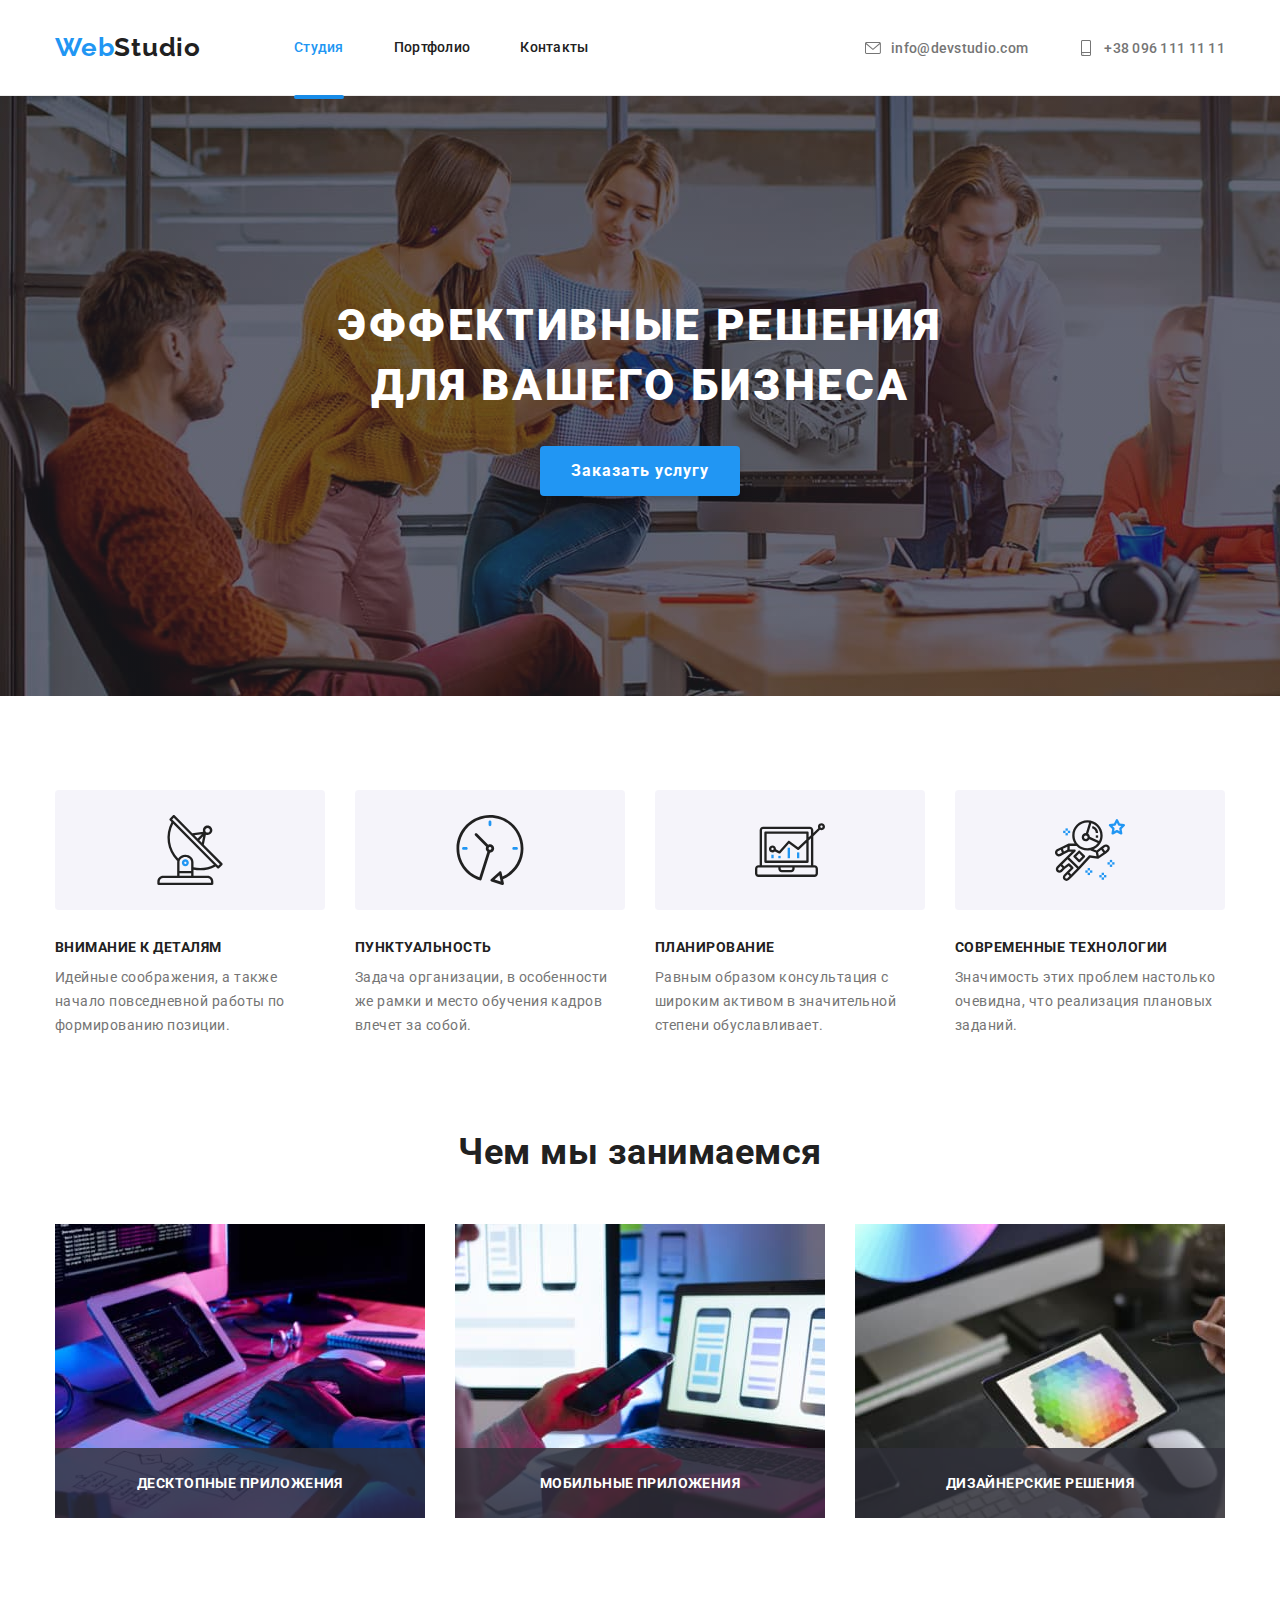
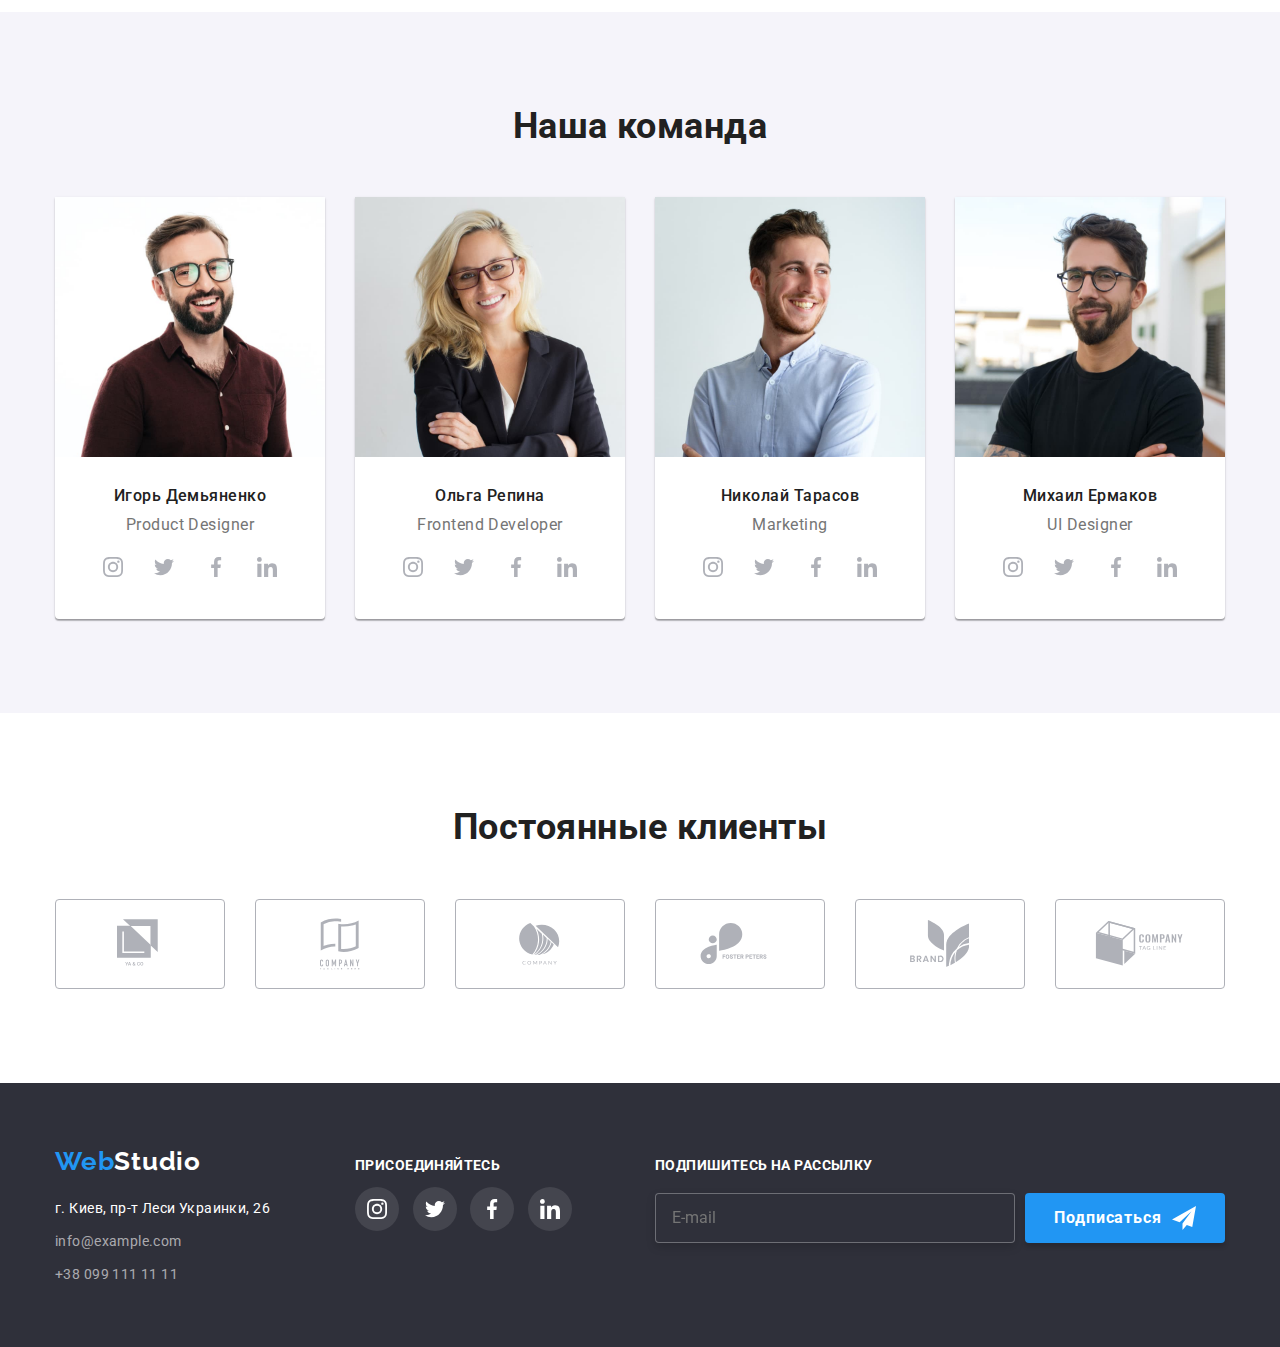
==== commit 03953209: "дз№7" ====
--- a/index.html
+++ b/index.html
@@ -19,7 +19,7 @@
   <body class="page">
     <!--Шапка-сайта-->
     <header class="head">
-      <div class="container-head">
+      <div class="container container-head">
         <nav class="main-nav">
           <a href="./index.html" class="logo"
             ><span class="capital-head">Web</span>Studio
--- a/css/main.min.css
+++ b/css/main.min.css
@@ -1,2 +1,2 @@
-:root{--accentcolor: #2196f3;--primarycolor: #ffffff}.visually-hidden{position:absolute;width:1px;height:1px;margin:-1px;border:0;padding:0;white-space:nowrap;clip-path:inset(100%);clip:rect(0 0 0 0);overflow:hidden}html{box-sizing:border-box}*,*::before,*::after{box-sizing:inherit}h1,h2,h3,h4,h5,h6{margin:0}ul,ol{margin:0;padding:0}img{display:block;max-width:100%;height:auto}.page{margin:0;font-family:Roboto, sans-serif;color:#757575;letter-spacing:0.03em;background-color:var(--primarycolor)}.list{padding:0;margin:0;list-style:none}.link{text-decoration:none}.items{display:flex}.section{padding-top:94px;padding-bottom:94px}.container{width:1200px;padding-right:15px;padding-left:15px;margin-left:auto;margin-right:auto}.container-head{display:flex;align-items:center;width:1200px;padding-right:15px;padding-left:15px;margin-left:auto;margin-right:auto}.container-footer{display:flex;justify-content:space-between;align-items:baseline}.backdrop{position:fixed;top:0;left:0;width:100%;height:100%;background-color:rgba(0,0,0,0.2);transition:250ms cubic-bezier(0.4, 0, 0.2, 1)}.modal{position:absolute;top:50%;left:50%;width:528px;background:var(--primarycolor);box-shadow:0px 1px 3px rgba(0,0,0,0.12),0px 1px 1px rgba(0,0,0,0.14),0px 2px 1px rgba(0,0,0,0.2);border-radius:4px;transform:translate(-50%, -50%)}.backdrop.is-hidden{opacity:0;visibility:hidden;pointer-events:none}.button-close{position:absolute;content:'';top:8px;right:8px;width:30px;height:30px;cursor:pointer;background-color:var(--primarycolor);border:1px solid rgba(0,0,0,0.1);box-sizing:border-box;border-radius:50%}.button-close:hover .modal-svg-close,.button-close:focus .modal-svg-close{fill:var(--accentcolor)}.button{display:inline-flex;align-items:center;flex-shrink:0;width:200px;height:50px;border:none;border-radius:4px;font-family:inherit;font-weight:700;font-size:16px;line-height:1.87;justify-content:center;letter-spacing:0.06em;color:#ffffff;background:#2196f3;box-shadow:0px 4px 4px rgba(0,0,0,0.15);transition:background-color 250ms cubic-bezier(0.4, 0, 0.2, 1)}.button:hover,.button:focus{background:#188ce8}.button-subscribe-svg{margin-left:10px;fill:currentColor}.button-secondary{border:none;border-radius:4px;font-family:inherit;font-weight:700;font-size:16px;line-height:1.87;justify-content:center;letter-spacing:0.06em;color:#ffffff;background:#2196f3;padding:6px 22px;color:#212121;background-color:#f5f4fa;transition:background-color 250ms cubic-bezier(0.4, 0, 0.2, 1)}.button-secondary:hover,.button-secondary:focus{color:var(--primarycolor);background-color:var(--accentcolor)}.tittle-social{font-weight:bold;font-size:14px;line-height:1.142;letter-spacing:0.03em;text-transform:uppercase;color:var(--primarycolor)}.list-social{display:flex}.list-social .items{width:calc((100% / 4) - 10px)}.social-link{display:flex;justify-content:center;align-items:center;width:44px;height:44px;background:rgba(255,255,255,0.1);border-radius:50px;transition:background-color 250ms cubic-bezier(0.4, 0, 0.2, 1)}.social-svg{width:20px;height:20px;fill:var(--primarycolor)}.social-link:hover,.social-link:focus{background-color:var(--accentcolor)}.card-description .list-social{justify-content:space-around}.social-svg-person{width:20px;height:20px;fill:#afb1b8;transition:fill 250ms cubic-bezier(0.4, 0, 0.2, 1)}.social-link:hover .social-svg-person,.social-link:focus .social-svg-person{fill:var(--primarycolor)}.modal-form{display:flex;flex-direction:column;width:100%;padding-top:40px;padding-right:40px;padding-bottom:40px;padding-left:40px}.modal-form .button{margin-right:auto;margin-left:auto}.subtitle-modal{display:block;margin-bottom:12px;font-weight:700;font-size:20px;line-height:1.15;color:#212121}.form-field{margin-bottom:10px;font-size:14px;line-height:1.142;letter-spacing:0.01em}.form-field-box{display:block;position:relative;margin-top:4px}.modal-svg-feild{position:absolute;top:50%;left:15px;transform:translate(0, -50%);transition:fill 250ms cubic-bezier(0.4, 0, 0.2, 1)}.form-field-imput:focus{border-color:#2196f3}.form-field-imput:focus+.modal-svg-feild{fill:#2196f3}.form-field-imput{display:block;padding-left:42px;width:100%;height:40px;border:1px solid rgba(33,33,33,0.2);border-radius:4px;outline:none;transition:border-color 250ms cubic-bezier(0.4, 0, 0.2, 1)}.form-area{margin-bottom:20px;font-size:14px;line-height:1.142;letter-spacing:0.01em}.form-area-feild{display:block;width:100%;height:120px;margin-top:4px;padding-top:12px;padding-right:16px;padding-bottom:12px;padding-left:16px;border:1px solid rgba(33,33,33,0.2);border-radius:4px;outline:none;resize:none;transition:border-color 250ms cubic-bezier(0.4, 0, 0.2, 1)}.form-area-feild:focus{border-color:#2196f3}.form-policy{margin-bottom:30px}.text-policy{font-size:14px;line-height:1.714;letter-spacing:0.03em;color:#757575}.checkin::before{display:inline-block;content:'';margin-right:7px;width:16px;height:15px;box-shadow:0px 1px 3px rgba(0,0,0,0.12),0px 1px 1px rgba(0,0,0,0.14),0px 2px 1px rgba(0,0,0,0.2);border-radius:4px;background-color:var(--primarycolor);transition:background-color 250ms cubic-bezier(0.4, 0, 0.2, 1)}.visually-hidden:checked+.checkin::before{background-image:url("../img/svg/check.svg");background-color:#2196f3;background-repeat:no-repeat;background-position:center}.link-policiti{color:#2196f3}.modal-svg-close{width:11px;height:11px;fill:#000000;background-size:contain;transition:fill 250ms cubic-bezier(0.4, 0, 0.2, 1)}.section-title{margin-top:0;margin-bottom:50px;font-weight:bold;font-size:36px;line-height:1.16;text-align:center;color:#212121}.section-title-advantages{margin-top:0;margin-bottom:10px;font-family:Roboto;font-weight:bold;font-size:14px;line-height:1.14;text-transform:uppercase;color:#212121}.section-title-name{margin-top:0%;margin-bottom:10px;text-align:center;font-weight:500;font-size:16px;line-height:1.18;color:#212121}.auth-nav{display:flex;margin-left:auto}.auth-nav .items:not(:last-child){margin-right:50px}.auth-nav .link{display:flex;font-weight:500;font-size:14px;line-height:16px;letter-spacing:0.02em;color:#757575;transition:color 250ms cubic-bezier(0.4, 0, 0.2, 1)}.auth-nav .link:hover,.auth-nav .link:focus{color:var(--accentcolor)}.auth-nav .link:hover .aut-svg,.auth-nav .link:hover .aut-svg,.auth-nav .link:focus .aut-svg,.auth-nav .link:focus .aut-svg{fill:var(--accentcolor)}.aut-svg{width:16px;height:16px;margin-right:10px;fill:#757575}.site-nav{display:flex}.site-nav .items:first-child{margin-left:93px}.site-nav .items:not(:last-child){margin-right:50px}.site-nav .link{font-weight:500;font-size:14px;line-height:1.14;letter-spacing:0.02em;color:#212121;text-decoration:none;transition:color 250ms cubic-bezier(0.4, 0, 0.2, 1)}.site-nav .link:hover,.site-nav .link:focus{color:var(--accentcolor)}.site-nav .link.current{position:relative;color:var(--accentcolor)}.site-nav .link.current::after{position:absolute;display:block;content:'';top:345%;left:0;width:100%;height:4px;background-color:#188ce8;border-radius:2px}.head{padding-top:32px;padding-bottom:32px;background-color:var(--primarycolor);border-bottom:1px solid #ececec}.main-nav{display:flex;align-items:center}.logo{font-family:Raleway, Oleo Script, sans-serif;font-weight:bold;font-size:26px;line-height:1.2;letter-spacing:0.03em;color:#212121;text-decoration:none}.contact-box .logo{display:inline-block;margin-bottom:20px;color:var(--primarycolor)}.capital-head,.capital-footer{color:var(--accentcolor)}.hero{display:flex;content:'';height:600px;max-width:1600px;margin-right:auto;margin-left:auto;align-items:center;text-align:center;background-color:#c4c4c4;background-image:linear-gradient(rgba(47,48,58,0.4), rgba(47,48,58,0.4)),url("../img/hero-img.jpg")}.hero-content{width:700px;margin-right:auto;margin-left:auto}.hero-title{margin-top:0;margin-bottom:30px;font-weight:900;font-size:44px;line-height:1.36;letter-spacing:0.06em;text-transform:uppercase;color:var(--primarycolor);text-transform:uppercase}.section-advantages{padding-top:94px;padding-bottom:47px}.list-advantages{display:flex;margin-top:-30px;margin-left:-30px}.list-advantages .item{width:calc((100% / 4) - 30px);margin-top:30px;margin-left:30px}.list-advantages .item::before{display:block;content:'';margin-bottom:30px;width:100%;height:120px;background-repeat:no-repeat;background-position:center;background-color:#f5f4fa;border-radius:4px}.icon-satellite::before{background-image:url("../img/svg/antenna.svg")}.icon-clock::before{background-image:url("../img/svg/clock.svg")}.icon-diagram::before{background-image:url("../img/svg/diagram.svg")}.icon-astronaut::before{background-image:url("../img/svg/astronaut.svg")}.advantages-description{margin-top:0;margin-bottom:0;font-size:14px;line-height:1.71}.section-activity{padding-top:47px;padding-bottom:94px}.section-direction{display:flex;margin-top:-30px;margin-left:-30px}.section-direction .items{width:calc((100% / 3) - 30px);margin-top:30px;margin-left:30px}.overlay-activiti{position:relative}.overlay-activiti-text{position:absolute;bottom:0;right:0;width:100%;height:70px;padding-top:27px;padding-bottom:27px;font-weight:700;font-size:14px;line-height:1.142;text-align:center;letter-spacing:0.03em;text-transform:uppercase;color:var(--primarycolor);background-color:rgba(47,48,58,0.8)}.section-tim{padding-top:94px;padding-bottom:94px;background-color:#f5f4fa}.person-box{display:flex;margin-top:-30px;margin-left:-30px}.section-profession{margin-top:0;margin-bottom:10px;text-align:center;font-size:16px;line-height:1.18;color:#757575}.card-person{width:calc(100% / 4 - 30px);margin-top:30px;margin-left:30px;background:var(--primarycolor);box-shadow:0px 1px 3px rgba(0,0,0,0.12),0px 1px 1px rgba(0,0,0,0.14),0px 2px 1px rgba(0,0,0,0.2);border-radius:0px 0px 4px 4px}.card-description{padding-top:30px;padding-right:32px;padding-bottom:30px;padding-left:32px}.company{display:flex;margin-top:-30px;margin-left:-30px}.company .company-box{width:calc((100% / 6) - 30px);margin-top:30px;margin-left:30px}.company-box{width:170px;height:90px;align-items:center;justify-content:center}.company-box .company{display:flex}.company-logo{display:flex;justify-content:center;align-items:center;width:170px;height:90px;border:1px solid #afb1b8;border-radius:4px;transition:fill 250ms cubic-bezier(0.4, 0, 0.2, 1),border-color 250ms cubic-bezier(0.4, 0, 0.2, 1)}.company-logo:hover,.company-logo:focus{border-color:var(--accentcolor)}.company-logo:hover .icon,.company-logo:focus .icon{fill:var(--accentcolor)}.icon{fill:#afb1b8}.portfolio-nav{display:flex;justify-content:center;margin-bottom:50px}.portfolio-nav .items:not(:last-child){margin-right:8px}.portfolio-box{display:flex;flex-wrap:wrap;margin-top:-30px;margin-left:-30px}.portfolio-box .items{margin-top:30px;margin-left:30px;width:calc((100% / 3) - 30px)}.portfolio-box .section-link:focus,.portfolio-box .section-link:hover{box-shadow:0px 1px 1px rgba(0,0,0,0.12),0px 4px 4px rgba(0,0,0,0.06),1px 4px 6px rgba(0,0,0,0.16)}.items-descriptions{padding-top:20px;padding-right:24px;padding-bottom:20px;padding-left:24px;background:var(--primarycolor);border-right:1px solid #eeeeee;border-bottom:1px solid #eeeeee;border-left:1px solid #eeeeee}.section-title-project{margin-top:0;margin-bottom:4px;font-weight:bold;font-size:18px;line-height:2;letter-spacing:0.06em;color:#212121}.section-product-project{margin-top:0;margin-bottom:0;font-size:16px;line-height:1.87;color:#757575}.portfolio-overlay{position:relative;overflow:hidden}.box-overlay{position:absolute;top:0;left:0;padding-top:63px;padding-right:24px;padding-bottom:63px;padding-left:24px;width:370px;height:294px;color:var(--primarycolor);background:rgba(33,150,243,0.9);transition:250ms cubic-bezier(0.4, 0, 0.2, 1);transform:translateY(100%)}.box-overlay-text{margin-top:0;margin-bottom:0;font-size:18px;line-height:1.555;letter-spacing:0.03em}.portfolio-box .section-link:focus .box-overlay,.portfolio-box .section-link:hover .box-overlay{transform:translateY(0)}.footer-head{display:flex;padding-top:60px;padding-bottom:60px;background-color:#2f303a}.citi-address{display:flex;margin-bottom:9px}.footer-address{margin-top:0;margin-bottom:0;font-style:normal;font-size:14px;line-height:1.71;letter-spacing:0.03em;color:var(--primarycolor)}.footer-contacts{display:flex;flex-direction:column}.footer-head-mail{margin-bottom:9px;font-style:normal;font-size:14px;line-height:1.71;letter-spacing:0.03em;color:rgba(255,255,255,0.6);text-decoration:none}.footer-head-tel{font-style:normal;font-size:14px;line-height:1.71;letter-spacing:0.03em;color:rgba(255,255,255,0.6);text-decoration:none}.contact-box{width:calc((50% - 45px) / 2)}.subscribe-box{width:calc(50% - 15px)}.tittle-subscribe{display:block;margin-bottom:20px;font-size:14px;line-height:1.142;letter-spacing:0.03em;text-transform:uppercase;color:var(--primarycolor)}.subscribe-form{display:flex}.input-subscribe{width:100%;height:50px;padding-left:16px;color:var(--primarycolor);background-color:#2f303a;border:1px solid rgba(255,255,255,0.3);filter:drop-shadow(0px 4px 4px rgba(0,0,0,0.15));border-radius:4px;outline:none;transition:border-color 250ms cubic-bezier(0.4, 0, 0.2, 1)}.subtitle-mail{display:block;margin-bottom:20px}.input-subscribe:focus{border-color:#2196f3}
+:root{--accentcolor: #2196f3;--primarycolor: #ffffff}.visually-hidden{position:absolute;width:1px;height:1px;margin:-1px;border:0;padding:0;white-space:nowrap;clip-path:inset(100%);clip:rect(0 0 0 0);overflow:hidden}html{box-sizing:border-box}*,*::before,*::after{box-sizing:inherit}h1,h2,h3,h4,h5,h6{margin:0}ul,ol{margin:0;padding:0}img{display:block;max-width:100%;height:auto}.page{margin:0;font-family:Roboto, sans-serif;color:#757575;letter-spacing:0.03em;background-color:var(--primarycolor)}.list{padding:0;margin:0;list-style:none}.link{text-decoration:none}.items{display:flex}.container{width:1200px;padding-right:15px;padding-left:15px;margin-left:auto;margin-right:auto}.container-head{display:flex;align-items:center}.container-footer{display:flex;justify-content:space-between;align-items:baseline}.section{padding-top:94px;padding-bottom:94px}.section-activity{padding-top:47px;padding-bottom:94px}.section-advantages{padding-top:94px;padding-bottom:47px}.backdrop{position:fixed;top:0;left:0;width:100%;height:100%;background-color:rgba(0,0,0,0.2);transition:250ms cubic-bezier(0.4, 0, 0.2, 1)}.modal{position:absolute;top:50%;left:50%;width:528px;background:var(--primarycolor);box-shadow:0px 1px 3px rgba(0,0,0,0.12),0px 1px 1px rgba(0,0,0,0.14),0px 2px 1px rgba(0,0,0,0.2);border-radius:4px;transform:translate(-50%, -50%)}.backdrop.is-hidden{opacity:0;visibility:hidden;pointer-events:none}.button-close{position:absolute;content:'';top:8px;right:8px;width:30px;height:30px;cursor:pointer;background-color:var(--primarycolor);border:1px solid rgba(0,0,0,0.1);box-sizing:border-box;border-radius:50%}.button-close:hover .modal-svg-close,.button-close:focus .modal-svg-close{fill:var(--accentcolor)}.button{display:inline-flex;align-items:center;flex-shrink:0;width:200px;height:50px;border:none;border-radius:4px;font-family:inherit;font-weight:700;font-size:16px;line-height:1.87;justify-content:center;letter-spacing:0.06em;color:#ffffff;background:#2196f3;box-shadow:0px 4px 4px rgba(0,0,0,0.15);transition:background-color 250ms cubic-bezier(0.4, 0, 0.2, 1)}.button:hover,.button:focus{background:#188ce8}.button-secondary{border:none;border-radius:4px;font-family:inherit;font-weight:700;font-size:16px;line-height:1.87;justify-content:center;letter-spacing:0.06em;color:#ffffff;background:#2196f3;padding:6px 22px;color:#212121;background-color:#f5f4fa;transition:background-color 250ms cubic-bezier(0.4, 0, 0.2, 1)}.button-secondary:hover,.button-secondary:focus{color:var(--primarycolor);background-color:var(--accentcolor)}.tittle-social{font-weight:bold;font-size:14px;line-height:1.142;letter-spacing:0.03em;text-transform:uppercase;color:var(--primarycolor)}.list-social{display:flex}.list-social .items{width:calc((100% / 4) - 10px)}.card-description .list-social{justify-content:space-around}.social-link{display:flex;justify-content:center;align-items:center;width:44px;height:44px;background:rgba(255,255,255,0.1);border-radius:50px;transition:background-color 250ms cubic-bezier(0.4, 0, 0.2, 1)}.social-link:hover,.social-link:focus{background-color:var(--accentcolor)}.social-svg{width:20px;height:20px;fill:var(--primarycolor)}.social-svg-person{width:20px;height:20px;fill:#afb1b8;transition:fill 2250ms cubic-bezier(0.4, 0, 0.2, 1)}.social-link:hover .social-svg-person,.social-link:focus .social-svg-person{fill:var(--primarycolor)}.modal-form{display:flex;flex-direction:column;width:100%;padding-top:40px;padding-right:40px;padding-bottom:40px;padding-left:40px}.modal-form .button{margin-right:auto;margin-left:auto}.subtitle-modal{display:block;margin-bottom:12px;font-weight:700;font-size:20px;line-height:1.15;color:#212121}.form-field{margin-bottom:10px;font-size:14px;line-height:1.142;letter-spacing:0.01em}.form-field-box{display:block;position:relative;margin-top:4px}.modal-svg-feild{position:absolute;top:50%;left:15px;transform:translate(0, -50%);transition:fill 250ms cubic-bezier(0.4, 0, 0.2, 1)}.form-field-imput{display:block;padding-left:42px;width:100%;height:40px;border:1px solid rgba(33,33,33,0.2);border-radius:4px;outline:none;transition:border-color 250ms cubic-bezier(0.4, 0, 0.2, 1)}.form-field-imput:focus{border-color:#2196f3}.form-field-imput:focus+.modal-svg-feild{fill:#2196f3}.form-area{margin-bottom:20px;font-size:14px;line-height:1.142;letter-spacing:0.01em}.form-area-feild{display:block;width:100%;height:120px;margin-top:4px;padding-top:12px;padding-right:16px;padding-bottom:12px;padding-left:16px;border:1px solid rgba(33,33,33,0.2);border-radius:4px;outline:none;resize:none;transition:border-color 250ms cubic-bezier(0.4, 0, 0.2, 1)}.form-area-feild:focus{border-color:#2196f3}.form-policy{margin-bottom:30px}.text-policy{font-size:14px;line-height:1.714;letter-spacing:0.03em;color:#757575}.checkin::before{display:inline-block;content:'';margin-right:7px;width:16px;height:15px;box-shadow:0px 1px 3px rgba(0,0,0,0.12),0px 1px 1px rgba(0,0,0,0.14),0px 2px 1px rgba(0,0,0,0.2);border-radius:4px;background-color:var(--primarycolor);transition:background-color 250ms cubic-bezier(0.4, 0, 0.2, 1)}.visually-hidden:checked+.checkin::before{background-image:url("../img/svg/check.svg");background-color:#2196f3;background-repeat:no-repeat;background-position:center}.link-policiti{color:#2196f3}.modal-svg-close{width:11px;height:11px;fill:#000000;background-size:contain;transition:fill 250ms cubic-bezier(0.4, 0, 0.2, 1)}.tittle-subscribe{display:block;margin-bottom:20px;font-size:14px;line-height:1.142;letter-spacing:0.03em;text-transform:uppercase;color:var(--primarycolor)}.subscribe-form{display:flex}.subscribe-form .button-subscribe{margin-left:10px}.button-subscribe-svg{margin-left:10px;fill:currentColor}.input-subscribe{width:100%;height:50px;padding-left:16px;color:var(--primarycolor);background-color:#2f303a;border:1px solid rgba(255,255,255,0.3);filter:drop-shadow(0px 4px 4px rgba(0,0,0,0.15));border-radius:4px;outline:none;transition:border-color 250ms cubic-bezier(0.4, 0, 0.2, 1)}.input-subscribe:focus{border-color:#2196f3}.hero-title{margin-top:0;margin-bottom:30px;font-weight:900;font-size:44px;line-height:1.36;letter-spacing:0.06em;text-transform:uppercase;color:var(--primarycolor);text-transform:uppercase}.section-title{margin-top:0;margin-bottom:50px;font-weight:bold;font-size:36px;line-height:1.16;text-align:center;color:#212121}.section-title-advantages{margin-top:0;margin-bottom:10px;font-size:14px;line-height:1.14;text-transform:uppercase;color:#212121}.section-title-name{margin-top:0%;margin-bottom:10px;text-align:center;font-weight:500;font-size:16px;line-height:1.18;color:#212121}.section-title-project{margin-top:0;margin-bottom:4px;font-weight:bold;font-size:18px;line-height:2;letter-spacing:0.06em;color:#212121}.auth-nav{display:flex;margin-left:auto}.auth-nav .items:not(:last-child){margin-right:50px}.auth-nav .link{display:flex;font-weight:500;font-size:14px;line-height:16px;letter-spacing:0.02em;color:#757575;transition:color 250ms cubic-bezier(0.4, 0, 0.2, 1)}.auth-nav .link:hover,.auth-nav .link:focus{color:var(--accentcolor)}.auth-nav .link:hover .aut-svg,.auth-nav .link:hover .aut-svg,.auth-nav .link:focus .aut-svg,.auth-nav .link:focus .aut-svg{fill:var(--accentcolor)}.aut-svg{width:16px;height:16px;margin-right:10px;fill:#757575}.citi-address{display:flex;margin-bottom:9px}.footer-address{margin-top:0;margin-bottom:0;font-style:normal;font-size:14px;line-height:1.71;letter-spacing:0.03em;color:var(--primarycolor)}.footer-contacts{display:flex;flex-direction:column}.footer-head-mail{margin-bottom:9px;font-style:normal;font-size:14px;line-height:1.71;letter-spacing:0.03em;color:rgba(255,255,255,0.6);text-decoration:none}.footer-head-tel{font-style:normal;font-size:14px;line-height:1.71;letter-spacing:0.03em;color:rgba(255,255,255,0.6);text-decoration:none}.site-nav{display:flex}.site-nav .items:first-child{margin-left:93px}.site-nav .items:not(:last-child){margin-right:50px}.site-nav .link{font-weight:500;font-size:14px;line-height:1.14;letter-spacing:0.02em;color:#212121;text-decoration:none;transition:color 250ms cubic-bezier(0.4, 0, 0.2, 1)}.site-nav .link:hover,.site-nav .link:focus{color:var(--accentcolor)}.site-nav .link.current{position:relative;color:var(--accentcolor)}.site-nav .link.current::after{position:absolute;display:block;content:'';top:345%;left:0;width:100%;height:4px;background-color:#188ce8;border-radius:2px}.logo{font-family:Raleway, Oleo Script, sans-serif;font-weight:bold;font-size:26px;line-height:1.2;letter-spacing:0.03em;color:#212121;text-decoration:none}.contact-box .logo{display:inline-block;margin-bottom:20px;color:var(--primarycolor)}.capital-head,.capital-footer{color:var(--accentcolor)}.head{padding-top:32px;padding-bottom:32px;background-color:var(--primarycolor);border-bottom:1px solid #ececec}.main-nav{display:flex;align-items:center}.hero{display:flex;content:'';height:600px;max-width:1600px;margin-right:auto;margin-left:auto;align-items:center;text-align:center;background-color:#c4c4c4;background-image:linear-gradient(rgba(47,48,58,0.4), rgba(47,48,58,0.4)),url("../img/hero-img.jpg")}.hero-content{width:700px;margin-right:auto;margin-left:auto}.list-advantages{display:flex;margin-top:-30px;margin-left:-30px}.list-advantages .item{width:calc((100% / 4) - 30px);margin-top:30px;margin-left:30px}.list-advantages .item::before{display:block;content:'';margin-bottom:30px;width:100%;height:120px;background-repeat:no-repeat;background-position:center;background-color:#f5f4fa;border-radius:4px}.icon-satellite::before{background-image:url("../img/svg/antenna.svg")}.icon-clock::before{background-image:url("../img/svg/clock.svg")}.icon-diagram::before{background-image:url("../img/svg/diagram.svg")}.icon-astronaut::before{background-image:url("../img/svg/astronaut.svg")}.advantages-description{margin-top:0;margin-bottom:0;font-size:14px;line-height:1.71}.section-direction{display:flex;margin-top:-30px;margin-left:-30px}.section-direction .items{width:calc((100% / 3) - 30px);margin-top:30px;margin-left:30px}.overlay-activiti{position:relative}.overlay-activiti-text{position:absolute;bottom:0;right:0;width:100%;height:70px;padding-top:27px;padding-bottom:27px;font-weight:700;font-size:14px;line-height:1.142;text-align:center;letter-spacing:0.03em;text-transform:uppercase;color:var(--primarycolor);background-color:rgba(47,48,58,0.8)}.section-tim{padding-top:94px;padding-bottom:94px;background-color:#f5f4fa}.person-box{display:flex;margin-top:-30px;margin-left:-30px}.section-profession{margin-top:0;margin-bottom:10px;text-align:center;font-size:16px;line-height:1.18;color:#757575}.card-person{width:calc(100% / 4 - 30px);margin-top:30px;margin-left:30px;background:var(--primarycolor);box-shadow:0px 1px 3px rgba(0,0,0,0.12),0px 1px 1px rgba(0,0,0,0.14),0px 2px 1px rgba(0,0,0,0.2);border-radius:0px 0px 4px 4px}.card-description{padding-top:30px;padding-right:32px;padding-bottom:30px;padding-left:32px}.company{display:flex;margin-top:-30px;margin-left:-30px}.company .company-box{width:calc((100% / 6) - 30px);margin-top:30px;margin-left:30px}.company-box{width:170px;height:90px;align-items:center;justify-content:center}.company-box .company{display:flex}.company-logo{display:flex;justify-content:center;align-items:center;width:170px;height:90px;border:1px solid #afb1b8;border-radius:4px;transition:fill 250ms cubic-bezier(0.4, 0, 0.2, 1),border-color 250ms cubic-bezier(0.4, 0, 0.2, 1)}.company-logo:hover,.company-logo:focus{border-color:var(--accentcolor)}.company-logo:hover .icon,.company-logo:focus .icon{fill:var(--accentcolor)}.icon{fill:#afb1b8}.portfolio-nav{display:flex;justify-content:center;margin-bottom:50px}.portfolio-nav .items:not(:last-child){margin-right:8px}.portfolio-box{display:flex;flex-wrap:wrap;margin-top:-30px;margin-left:-30px}.portfolio-box .items{margin-top:30px;margin-left:30px;width:calc((100% / 3) - 30px)}.portfolio-box .link:focus,.portfolio-box .link:hover{box-shadow:0px 1px 1px rgba(0,0,0,0.12),0px 4px 4px rgba(0,0,0,0.06),1px 4px 6px rgba(0,0,0,0.16)}.portfolio-box .link:focus .box-overlay,.portfolio-box .link:hover .box-overlay{transform:translateY(0)}.items-descriptions{padding-top:20px;padding-right:24px;padding-bottom:20px;padding-left:24px;background:var(--primarycolor);border-right:1px solid #eeeeee;border-bottom:1px solid #eeeeee;border-left:1px solid #eeeeee}.section-product-project{margin-top:0;margin-bottom:0;font-size:16px;line-height:1.87;color:#757575}.portfolio-overlay{position:relative;overflow:hidden}.box-overlay{position:absolute;top:0;left:0;padding-top:63px;padding-right:24px;padding-bottom:63px;padding-left:24px;width:370px;height:294px;color:var(--primarycolor);background:rgba(33,150,243,0.9);transition:250ms cubic-bezier(0.4, 0, 0.2, 1);transform:translateY(100%)}.box-overlay-text{margin-top:0;margin-bottom:0;font-size:18px;line-height:1.555;letter-spacing:0.03em}.footer-head{display:flex;padding-top:60px;padding-bottom:60px;background-color:#2f303a}.contact-box{width:calc((50% - 45px) / 2)}.subscribe-box{width:calc(50% - 15px)}
 /*# sourceMappingURL=main.min.css.map */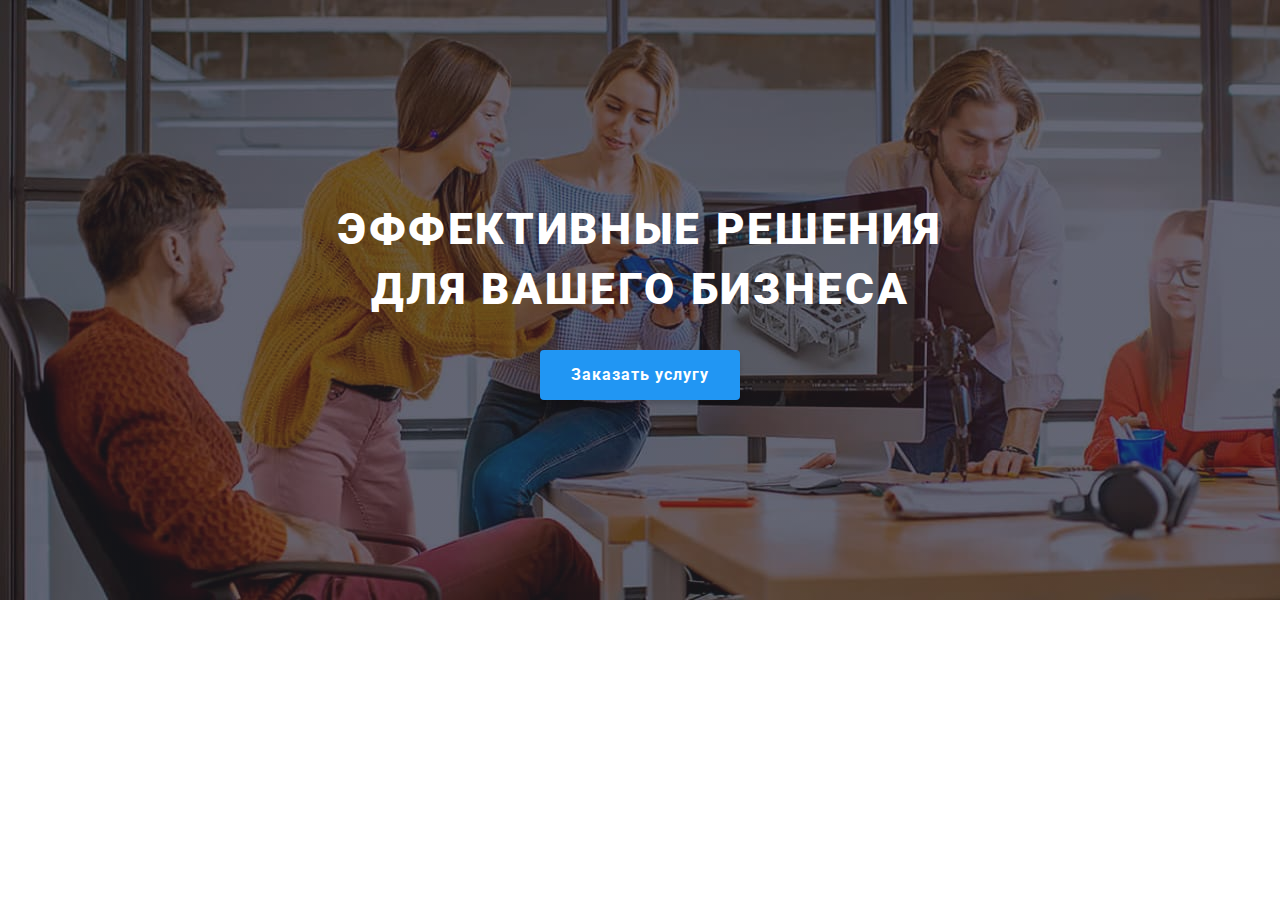
==== commit 7edb0b3c: "дз№8 проверка делает хиро" ====
--- a/index.html
+++ b/index.html
@@ -18,7 +18,7 @@
 
   <body class="page">
     <!--Шапка-сайта-->
-    <header class="head">
+    <!-- <header class="head">
       <div class="container container-head">
         <nav class="main-nav">
           <a href="./index.html" class="logo"
@@ -53,7 +53,7 @@
           </li>
         </ul>
       </div>
-    </header>
+    </header> -->
 
     <main>
       <!--Заголовок-->
@@ -67,7 +67,7 @@
       </div>
 
       <!--Преимущества-->
-      <section class="section-advantages">
+      <!-- <section class="section-advantages">
         <div class="container">
           <h2 class="visually-hidden">Преимущества</h2>
           <ul class="list list-advantages">
@@ -101,10 +101,10 @@
             </li>
           </ul>
         </div>
-      </section>
+      </section> -->
 
       <!--Вид-деятельности-->
-      <section class="section-activity">
+      <!-- <section class="section-activity">
         <div class="container">
           <h2 class="section-title">Чем мы занимаемся</h2>
           <ul class="list section-direction">
@@ -143,10 +143,10 @@
             </li>
           </ul>
         </div>
-      </section>
+      </section> -->
 
       <!--Наша-команда-->
-      <section class="section-tim">
+      <!-- <section class="section-tim">
         <div class="container">
           <h2 class="section-title">Наша команда</h2>
           <ul class="list person-box">
@@ -352,10 +352,10 @@
             </li>
           </ul>
         </div>
-      </section>
+      </section> -->
 
       <!--постоянные клиенты-->
-      <section class="section">
+      <!-- <section class="section">
         <div class="container">
           <h2 class="section-title">Постоянные клиенты</h2>
           <ul class="list company">
@@ -398,9 +398,9 @@
           </ul>
         </div>
       </section>
-    </main>
-
-    <footer class="footer-head">
+    </main> -->
+
+      <!-- <footer class="footer-head">
       <div class="container container-footer">
         <div class="contact-box">
           <a href="./index.html" class="logo">
@@ -535,4 +535,7 @@
     </div>
     <script src="./js/modal.js"></script>
   </body>
+</html> -->
+    </main>
+  </body>
 </html>
--- a/css/main.min.css
+++ b/css/main.min.css
@@ -1,2 +1,2 @@
-:root{--accentcolor: #2196f3;--primarycolor: #ffffff}.visually-hidden{position:absolute;width:1px;height:1px;margin:-1px;border:0;padding:0;white-space:nowrap;clip-path:inset(100%);clip:rect(0 0 0 0);overflow:hidden}html{box-sizing:border-box}*,*::before,*::after{box-sizing:inherit}h1,h2,h3,h4,h5,h6{margin:0}ul,ol{margin:0;padding:0}img{display:block;max-width:100%;height:auto}.page{margin:0;font-family:Roboto, sans-serif;color:#757575;letter-spacing:0.03em;background-color:var(--primarycolor)}.list{padding:0;margin:0;list-style:none}.link{text-decoration:none}.items{display:flex}.container{width:1200px;padding-right:15px;padding-left:15px;margin-left:auto;margin-right:auto}.container-head{display:flex;align-items:center}.container-footer{display:flex;justify-content:space-between;align-items:baseline}.section{padding-top:94px;padding-bottom:94px}.section-activity{padding-top:47px;padding-bottom:94px}.section-advantages{padding-top:94px;padding-bottom:47px}.backdrop{position:fixed;top:0;left:0;width:100%;height:100%;background-color:rgba(0,0,0,0.2);transition:250ms cubic-bezier(0.4, 0, 0.2, 1)}.modal{position:absolute;top:50%;left:50%;width:528px;background:var(--primarycolor);box-shadow:0px 1px 3px rgba(0,0,0,0.12),0px 1px 1px rgba(0,0,0,0.14),0px 2px 1px rgba(0,0,0,0.2);border-radius:4px;transform:translate(-50%, -50%)}.backdrop.is-hidden{opacity:0;visibility:hidden;pointer-events:none}.button-close{position:absolute;content:'';top:8px;right:8px;width:30px;height:30px;cursor:pointer;background-color:var(--primarycolor);border:1px solid rgba(0,0,0,0.1);box-sizing:border-box;border-radius:50%}.button-close:hover .modal-svg-close,.button-close:focus .modal-svg-close{fill:var(--accentcolor)}.button{display:inline-flex;align-items:center;flex-shrink:0;width:200px;height:50px;border:none;border-radius:4px;font-family:inherit;font-weight:700;font-size:16px;line-height:1.87;justify-content:center;letter-spacing:0.06em;color:#ffffff;background:#2196f3;box-shadow:0px 4px 4px rgba(0,0,0,0.15);transition:background-color 250ms cubic-bezier(0.4, 0, 0.2, 1)}.button:hover,.button:focus{background:#188ce8}.button-secondary{border:none;border-radius:4px;font-family:inherit;font-weight:700;font-size:16px;line-height:1.87;justify-content:center;letter-spacing:0.06em;color:#ffffff;background:#2196f3;padding:6px 22px;color:#212121;background-color:#f5f4fa;transition:background-color 250ms cubic-bezier(0.4, 0, 0.2, 1)}.button-secondary:hover,.button-secondary:focus{color:var(--primarycolor);background-color:var(--accentcolor)}.tittle-social{font-weight:bold;font-size:14px;line-height:1.142;letter-spacing:0.03em;text-transform:uppercase;color:var(--primarycolor)}.list-social{display:flex}.list-social .items{width:calc((100% / 4) - 10px)}.card-description .list-social{justify-content:space-around}.social-link{display:flex;justify-content:center;align-items:center;width:44px;height:44px;background:rgba(255,255,255,0.1);border-radius:50px;transition:background-color 250ms cubic-bezier(0.4, 0, 0.2, 1)}.social-link:hover,.social-link:focus{background-color:var(--accentcolor)}.social-svg{width:20px;height:20px;fill:var(--primarycolor)}.social-svg-person{width:20px;height:20px;fill:#afb1b8;transition:fill 2250ms cubic-bezier(0.4, 0, 0.2, 1)}.social-link:hover .social-svg-person,.social-link:focus .social-svg-person{fill:var(--primarycolor)}.modal-form{display:flex;flex-direction:column;width:100%;padding-top:40px;padding-right:40px;padding-bottom:40px;padding-left:40px}.modal-form .button{margin-right:auto;margin-left:auto}.subtitle-modal{display:block;margin-bottom:12px;font-weight:700;font-size:20px;line-height:1.15;color:#212121}.form-field{margin-bottom:10px;font-size:14px;line-height:1.142;letter-spacing:0.01em}.form-field-box{display:block;position:relative;margin-top:4px}.modal-svg-feild{position:absolute;top:50%;left:15px;transform:translate(0, -50%);transition:fill 250ms cubic-bezier(0.4, 0, 0.2, 1)}.form-field-imput{display:block;padding-left:42px;width:100%;height:40px;border:1px solid rgba(33,33,33,0.2);border-radius:4px;outline:none;transition:border-color 250ms cubic-bezier(0.4, 0, 0.2, 1)}.form-field-imput:focus{border-color:#2196f3}.form-field-imput:focus+.modal-svg-feild{fill:#2196f3}.form-area{margin-bottom:20px;font-size:14px;line-height:1.142;letter-spacing:0.01em}.form-area-feild{display:block;width:100%;height:120px;margin-top:4px;padding-top:12px;padding-right:16px;padding-bottom:12px;padding-left:16px;border:1px solid rgba(33,33,33,0.2);border-radius:4px;outline:none;resize:none;transition:border-color 250ms cubic-bezier(0.4, 0, 0.2, 1)}.form-area-feild:focus{border-color:#2196f3}.form-policy{margin-bottom:30px}.text-policy{font-size:14px;line-height:1.714;letter-spacing:0.03em;color:#757575}.checkin::before{display:inline-block;content:'';margin-right:7px;width:16px;height:15px;box-shadow:0px 1px 3px rgba(0,0,0,0.12),0px 1px 1px rgba(0,0,0,0.14),0px 2px 1px rgba(0,0,0,0.2);border-radius:4px;background-color:var(--primarycolor);transition:background-color 250ms cubic-bezier(0.4, 0, 0.2, 1)}.visually-hidden:checked+.checkin::before{background-image:url("../img/svg/check.svg");background-color:#2196f3;background-repeat:no-repeat;background-position:center}.link-policiti{color:#2196f3}.modal-svg-close{width:11px;height:11px;fill:#000000;background-size:contain;transition:fill 250ms cubic-bezier(0.4, 0, 0.2, 1)}.tittle-subscribe{display:block;margin-bottom:20px;font-size:14px;line-height:1.142;letter-spacing:0.03em;text-transform:uppercase;color:var(--primarycolor)}.subscribe-form{display:flex}.subscribe-form .button-subscribe{margin-left:10px}.button-subscribe-svg{margin-left:10px;fill:currentColor}.input-subscribe{width:100%;height:50px;padding-left:16px;color:var(--primarycolor);background-color:#2f303a;border:1px solid rgba(255,255,255,0.3);filter:drop-shadow(0px 4px 4px rgba(0,0,0,0.15));border-radius:4px;outline:none;transition:border-color 250ms cubic-bezier(0.4, 0, 0.2, 1)}.input-subscribe:focus{border-color:#2196f3}.hero-title{margin-top:0;margin-bottom:30px;font-weight:900;font-size:44px;line-height:1.36;letter-spacing:0.06em;text-transform:uppercase;color:var(--primarycolor);text-transform:uppercase}.section-title{margin-top:0;margin-bottom:50px;font-weight:bold;font-size:36px;line-height:1.16;text-align:center;color:#212121}.section-title-advantages{margin-top:0;margin-bottom:10px;font-size:14px;line-height:1.14;text-transform:uppercase;color:#212121}.section-title-name{margin-top:0%;margin-bottom:10px;text-align:center;font-weight:500;font-size:16px;line-height:1.18;color:#212121}.section-title-project{margin-top:0;margin-bottom:4px;font-weight:bold;font-size:18px;line-height:2;letter-spacing:0.06em;color:#212121}.auth-nav{display:flex;margin-left:auto}.auth-nav .items:not(:last-child){margin-right:50px}.auth-nav .link{display:flex;font-weight:500;font-size:14px;line-height:16px;letter-spacing:0.02em;color:#757575;transition:color 250ms cubic-bezier(0.4, 0, 0.2, 1)}.auth-nav .link:hover,.auth-nav .link:focus{color:var(--accentcolor)}.auth-nav .link:hover .aut-svg,.auth-nav .link:hover .aut-svg,.auth-nav .link:focus .aut-svg,.auth-nav .link:focus .aut-svg{fill:var(--accentcolor)}.aut-svg{width:16px;height:16px;margin-right:10px;fill:#757575}.citi-address{display:flex;margin-bottom:9px}.footer-address{margin-top:0;margin-bottom:0;font-style:normal;font-size:14px;line-height:1.71;letter-spacing:0.03em;color:var(--primarycolor)}.footer-contacts{display:flex;flex-direction:column}.footer-head-mail{margin-bottom:9px;font-style:normal;font-size:14px;line-height:1.71;letter-spacing:0.03em;color:rgba(255,255,255,0.6);text-decoration:none}.footer-head-tel{font-style:normal;font-size:14px;line-height:1.71;letter-spacing:0.03em;color:rgba(255,255,255,0.6);text-decoration:none}.site-nav{display:flex}.site-nav .items:first-child{margin-left:93px}.site-nav .items:not(:last-child){margin-right:50px}.site-nav .link{font-weight:500;font-size:14px;line-height:1.14;letter-spacing:0.02em;color:#212121;text-decoration:none;transition:color 250ms cubic-bezier(0.4, 0, 0.2, 1)}.site-nav .link:hover,.site-nav .link:focus{color:var(--accentcolor)}.site-nav .link.current{position:relative;color:var(--accentcolor)}.site-nav .link.current::after{position:absolute;display:block;content:'';top:345%;left:0;width:100%;height:4px;background-color:#188ce8;border-radius:2px}.logo{font-family:Raleway, Oleo Script, sans-serif;font-weight:bold;font-size:26px;line-height:1.2;letter-spacing:0.03em;color:#212121;text-decoration:none}.contact-box .logo{display:inline-block;margin-bottom:20px;color:var(--primarycolor)}.capital-head,.capital-footer{color:var(--accentcolor)}.head{padding-top:32px;padding-bottom:32px;background-color:var(--primarycolor);border-bottom:1px solid #ececec}.main-nav{display:flex;align-items:center}.hero{display:flex;content:'';height:600px;max-width:1600px;margin-right:auto;margin-left:auto;align-items:center;text-align:center;background-color:#c4c4c4;background-image:linear-gradient(rgba(47,48,58,0.4), rgba(47,48,58,0.4)),url("../img/hero-img.jpg")}.hero-content{width:700px;margin-right:auto;margin-left:auto}.list-advantages{display:flex;margin-top:-30px;margin-left:-30px}.list-advantages .item{width:calc((100% / 4) - 30px);margin-top:30px;margin-left:30px}.list-advantages .item::before{display:block;content:'';margin-bottom:30px;width:100%;height:120px;background-repeat:no-repeat;background-position:center;background-color:#f5f4fa;border-radius:4px}.icon-satellite::before{background-image:url("../img/svg/antenna.svg")}.icon-clock::before{background-image:url("../img/svg/clock.svg")}.icon-diagram::before{background-image:url("../img/svg/diagram.svg")}.icon-astronaut::before{background-image:url("../img/svg/astronaut.svg")}.advantages-description{margin-top:0;margin-bottom:0;font-size:14px;line-height:1.71}.section-direction{display:flex;margin-top:-30px;margin-left:-30px}.section-direction .items{width:calc((100% / 3) - 30px);margin-top:30px;margin-left:30px}.overlay-activiti{position:relative}.overlay-activiti-text{position:absolute;bottom:0;right:0;width:100%;height:70px;padding-top:27px;padding-bottom:27px;font-weight:700;font-size:14px;line-height:1.142;text-align:center;letter-spacing:0.03em;text-transform:uppercase;color:var(--primarycolor);background-color:rgba(47,48,58,0.8)}.section-tim{padding-top:94px;padding-bottom:94px;background-color:#f5f4fa}.person-box{display:flex;margin-top:-30px;margin-left:-30px}.section-profession{margin-top:0;margin-bottom:10px;text-align:center;font-size:16px;line-height:1.18;color:#757575}.card-person{width:calc(100% / 4 - 30px);margin-top:30px;margin-left:30px;background:var(--primarycolor);box-shadow:0px 1px 3px rgba(0,0,0,0.12),0px 1px 1px rgba(0,0,0,0.14),0px 2px 1px rgba(0,0,0,0.2);border-radius:0px 0px 4px 4px}.card-description{padding-top:30px;padding-right:32px;padding-bottom:30px;padding-left:32px}.company{display:flex;margin-top:-30px;margin-left:-30px}.company .company-box{width:calc((100% / 6) - 30px);margin-top:30px;margin-left:30px}.company-box{width:170px;height:90px;align-items:center;justify-content:center}.company-box .company{display:flex}.company-logo{display:flex;justify-content:center;align-items:center;width:170px;height:90px;border:1px solid #afb1b8;border-radius:4px;transition:fill 250ms cubic-bezier(0.4, 0, 0.2, 1),border-color 250ms cubic-bezier(0.4, 0, 0.2, 1)}.company-logo:hover,.company-logo:focus{border-color:var(--accentcolor)}.company-logo:hover .icon,.company-logo:focus .icon{fill:var(--accentcolor)}.icon{fill:#afb1b8}.portfolio-nav{display:flex;justify-content:center;margin-bottom:50px}.portfolio-nav .items:not(:last-child){margin-right:8px}.portfolio-box{display:flex;flex-wrap:wrap;margin-top:-30px;margin-left:-30px}.portfolio-box .items{margin-top:30px;margin-left:30px;width:calc((100% / 3) - 30px)}.portfolio-box .link:focus,.portfolio-box .link:hover{box-shadow:0px 1px 1px rgba(0,0,0,0.12),0px 4px 4px rgba(0,0,0,0.06),1px 4px 6px rgba(0,0,0,0.16)}.portfolio-box .link:focus .box-overlay,.portfolio-box .link:hover .box-overlay{transform:translateY(0)}.items-descriptions{padding-top:20px;padding-right:24px;padding-bottom:20px;padding-left:24px;background:var(--primarycolor);border-right:1px solid #eeeeee;border-bottom:1px solid #eeeeee;border-left:1px solid #eeeeee}.section-product-project{margin-top:0;margin-bottom:0;font-size:16px;line-height:1.87;color:#757575}.portfolio-overlay{position:relative;overflow:hidden}.box-overlay{position:absolute;top:0;left:0;padding-top:63px;padding-right:24px;padding-bottom:63px;padding-left:24px;width:370px;height:294px;color:var(--primarycolor);background:rgba(33,150,243,0.9);transition:250ms cubic-bezier(0.4, 0, 0.2, 1);transform:translateY(100%)}.box-overlay-text{margin-top:0;margin-bottom:0;font-size:18px;line-height:1.555;letter-spacing:0.03em}.footer-head{display:flex;padding-top:60px;padding-bottom:60px;background-color:#2f303a}.contact-box{width:calc((50% - 45px) / 2)}.subscribe-box{width:calc(50% - 15px)}
+:root{--accentcolor: #2196f3;--primarycolor: #ffffff;--textprymarycolor: #212121;--texsecondarycolor: #757575}.visually-hidden{position:absolute;width:1px;height:1px;margin:-1px;border:0;padding:0;white-space:nowrap;clip-path:inset(100%);clip:rect(0 0 0 0);overflow:hidden}html{box-sizing:border-box}*,*::before,*::after{box-sizing:inherit}h1,h2,h3,h4,h5,h6{margin:0}ul,ol{margin:0;padding:0}img{display:block;max-width:100%;height:auto}.page{margin:0;font-family:Roboto, sans-serif;color:#757575;letter-spacing:0.03em;background-color:var(--primarycolor)}.list{padding:0;margin:0;list-style:none}.link{text-decoration:none}.items{display:flex}.container{width:100%;padding-right:15px;padding-left:15px}@media screen and (min-width: 480px){.container{width:480px;margin-left:auto;margin-right:auto}}@media screen and (min-width: 768px){.container{width:768px;margin-left:auto;margin-right:auto}}@media screen and (min-width: 1200px){.container{width:1200px;margin-left:auto;margin-right:auto}}@media screen and (min-width: 480px){.container-head{width:480px;margin-left:auto;margin-right:auto}}@media screen and (min-width: 768px){.container-head{display:flex;align-items:center;width:768px}}@media screen and (min-width: 1200px){.container-head{width:1200px;display:flex;align-items:center}}@media screen and (min-width: 480px){.container-footer{width:480px;margin-left:auto;margin-right:auto}}@media screen and (min-width: 768px){.container-footer{display:flex;justify-content:space-between;align-items:baseline;width:768px}}@media screen and (min-width: 1200px){.container-footer{display:flex;justify-content:space-between;align-items:baseline;width:1200px}}.section{padding-top:94px;padding-bottom:94px}.section-activity{padding-top:47px;padding-bottom:94px}.section-advantages{padding-top:94px;padding-bottom:47px}.backdrop{position:fixed;top:0;left:0;width:100%;height:100%;background-color:rgba(0,0,0,0.2);transition:250ms cubic-bezier(0.4, 0, 0.2, 1)}.modal{position:absolute;top:50%;left:50%;width:528px;background:var(--primarycolor);box-shadow:0px 1px 3px rgba(0,0,0,0.12),0px 1px 1px rgba(0,0,0,0.14),0px 2px 1px rgba(0,0,0,0.2);border-radius:4px;transform:translate(-50%, -50%)}.backdrop.is-hidden{opacity:0;visibility:hidden;pointer-events:none}.button-close{position:absolute;content:'';top:8px;right:8px;width:30px;height:30px;cursor:pointer;background-color:var(--primarycolor);border:1px solid rgba(0,0,0,0.1);box-sizing:border-box;border-radius:50%}.button-close:hover .modal-svg-close,.button-close:focus .modal-svg-close{fill:var(--accentcolor)}.button{display:inline-flex;align-items:center;flex-shrink:0;width:200px;height:50px;border:none;border-radius:4px;font-family:inherit;font-weight:700;font-size:16px;line-height:1.87;justify-content:center;letter-spacing:0.06em;color:#ffffff;background:#2196f3;box-shadow:0px 4px 4px rgba(0,0,0,0.15);transition:background-color 250ms cubic-bezier(0.4, 0, 0.2, 1)}.button:hover,.button:focus{background:#188ce8}.button-secondary{border:none;border-radius:4px;font-family:inherit;font-weight:700;font-size:16px;line-height:1.87;justify-content:center;letter-spacing:0.06em;color:#ffffff;background:#2196f3;padding:6px 22px;color:#212121;background-color:#f5f4fa;transition:background-color 250ms cubic-bezier(0.4, 0, 0.2, 1),color 250ms cubic-bezier(0.4, 0, 0.2, 1)}.button-secondary:hover,.button-secondary:focus{color:var(--primarycolor);background-color:var(--accentcolor)}.tittle-social{font-weight:bold;font-size:14px;line-height:1.142;letter-spacing:0.03em;text-transform:uppercase;color:var(--primarycolor)}.list-social{display:flex}.list-social .items{width:calc((100% / 4) - 10px)}.card-description .list-social{justify-content:space-around}.social-link{display:flex;justify-content:center;align-items:center;width:44px;height:44px;background:rgba(255,255,255,0.1);border-radius:50px;transition:background-color 250ms cubic-bezier(0.4, 0, 0.2, 1)}.social-link:hover,.social-link:focus{background-color:var(--accentcolor)}.social-link:hover .social-svg-person,.social-link:hover .social-svg-person,.social-link:focus .social-svg-person,.social-link:focus .social-svg-person{fill:var(--primarycolor)}.social-svg{width:20px;height:20px;fill:var(--primarycolor)}.social-svg-person{width:20px;height:20px;fill:#afb1b8;transition:fill 250ms cubic-bezier(0.4, 0, 0.2, 1)}.modal-form{display:flex;flex-direction:column;width:100%;padding-top:40px;padding-right:40px;padding-bottom:40px;padding-left:40px}.modal-form .button{margin-right:auto;margin-left:auto}.subtitle-modal{display:block;margin-bottom:12px;font-weight:700;font-size:20px;line-height:1.15;color:#212121}.form-field{margin-bottom:10px;font-size:14px;line-height:1.142;letter-spacing:0.01em}.form-field-box{display:block;position:relative;margin-top:4px}.modal-svg-feild{position:absolute;top:50%;left:15px;transform:translate(0, -50%);transition:fill 250ms cubic-bezier(0.4, 0, 0.2, 1)}.form-field-imput{display:block;padding-left:42px;width:100%;height:40px;border:1px solid rgba(33,33,33,0.2);border-radius:4px;outline:none;transition:border-color 250ms cubic-bezier(0.4, 0, 0.2, 1)}.form-field-imput:focus{border-color:#2196f3}.form-field-imput:focus+.modal-svg-feild{fill:#2196f3}.form-area{margin-bottom:20px;font-size:14px;line-height:1.142;letter-spacing:0.01em}.form-area-feild{display:block;width:100%;height:120px;margin-top:4px;padding-top:12px;padding-right:16px;padding-bottom:12px;padding-left:16px;border:1px solid rgba(33,33,33,0.2);border-radius:4px;outline:none;resize:none;transition:border-color 250ms cubic-bezier(0.4, 0, 0.2, 1)}.form-area-feild:focus{border-color:#2196f3}.form-policy{margin-bottom:30px}.text-policy{font-size:14px;line-height:1.714;letter-spacing:0.03em;color:#757575}.checkin::before{display:inline-block;content:'';margin-right:7px;width:16px;height:15px;box-shadow:0px 1px 3px rgba(0,0,0,0.12),0px 1px 1px rgba(0,0,0,0.14),0px 2px 1px rgba(0,0,0,0.2);border-radius:4px;background-color:var(--primarycolor);transition:background-color 250ms cubic-bezier(0.4, 0, 0.2, 1)}.visually-hidden:checked+.checkin::before{background-image:url("../img/svg/check.svg");background-color:#2196f3;background-repeat:no-repeat;background-position:center}.link-policiti{color:#2196f3}.modal-svg-close{width:11px;height:11px;fill:#000000;background-size:contain;transition:fill 250ms cubic-bezier(0.4, 0, 0.2, 1)}.tittle-subscribe{display:block;margin-bottom:20px;font-size:14px;line-height:1.142;letter-spacing:0.03em;text-transform:uppercase;color:var(--primarycolor)}.subscribe-form{display:flex}.subscribe-form .button-subscribe{margin-left:10px}.button-subscribe-svg{margin-left:10px;fill:currentColor}.input-subscribe{width:100%;height:50px;padding-left:16px;color:var(--primarycolor);background-color:#2f303a;border:1px solid rgba(255,255,255,0.3);filter:drop-shadow(0px 4px 4px rgba(0,0,0,0.15));border-radius:4px;outline:none;transition:border-color 250ms cubic-bezier(0.4, 0, 0.2, 1)}.input-subscribe:focus{border-color:#2196f3}.hero-title{margin-top:0;margin-bottom:30px;font-weight:900;font-size:26px;line-height:1.615;letter-spacing:0.06em;text-transform:uppercase;color:var(--primarycolor);text-transform:uppercase}@media screen and (min-width: 1200px){.hero-title{font-size:44px;line-height:1.36}}.section-title{margin-top:0;margin-bottom:50px;font-weight:bold;font-size:36px;line-height:1.16;text-align:center;color:#212121}.section-title-advantages{margin-top:0;margin-bottom:10px;font-size:14px;line-height:1.14;text-transform:uppercase;color:#212121}.section-title-name{margin-top:0%;margin-bottom:10px;text-align:center;font-weight:500;font-size:16px;line-height:1.18;color:#212121}.section-title-project{margin-top:0;margin-bottom:4px;font-weight:bold;font-size:18px;line-height:2;letter-spacing:0.06em;color:#212121}.auth-nav{display:flex;margin-left:auto}.auth-nav .items:not(:last-child){margin-right:50px}.auth-nav .link{display:flex;font-weight:500;font-size:14px;line-height:16px;letter-spacing:0.02em;color:#757575;transition:color 250ms cubic-bezier(0.4, 0, 0.2, 1)}.auth-nav .link:hover,.auth-nav .link:focus{color:var(--accentcolor)}.auth-nav .link:hover .aut-svg,.auth-nav .link:hover .aut-svg,.auth-nav .link:focus .aut-svg,.auth-nav .link:focus .aut-svg{fill:var(--accentcolor)}.aut-svg{width:16px;height:16px;margin-right:10px;fill:#757575;transition:fill 250ms cubic-bezier(0.4, 0, 0.2, 1)}.citi-address{display:flex;margin-bottom:9px}.footer-address{margin-top:0;margin-bottom:0;font-style:normal;font-size:14px;line-height:1.71;letter-spacing:0.03em;color:var(--primarycolor)}.footer-contacts{display:flex;flex-direction:column}.footer-head-mail{margin-bottom:9px;font-style:normal;font-size:14px;line-height:1.71;letter-spacing:0.03em;color:rgba(255,255,255,0.6);text-decoration:none}.footer-head-tel{font-style:normal;font-size:14px;line-height:1.71;letter-spacing:0.03em;color:rgba(255,255,255,0.6);text-decoration:none}.site-nav{display:flex}.site-nav .items:first-child{margin-left:93px}.site-nav .items:not(:last-child){margin-right:50px}.site-nav .link{font-weight:500;font-size:14px;line-height:1.14;letter-spacing:0.02em;color:#212121;text-decoration:none;transition:color 250ms cubic-bezier(0.4, 0, 0.2, 1)}.site-nav .link:hover,.site-nav .link:focus{color:var(--accentcolor)}.site-nav .link.current{position:relative;color:var(--accentcolor)}.site-nav .link.current::after{position:absolute;display:block;content:'';top:345%;left:0;width:100%;height:4px;background-color:#188ce8;border-radius:2px}.logo{font-family:Raleway, Oleo Script, sans-serif;font-weight:bold;font-size:26px;line-height:1.2;letter-spacing:0.03em;color:#212121;text-decoration:none}.contact-box .logo{display:inline-block;margin-bottom:20px;color:var(--primarycolor)}.capital-head,.capital-footer{color:var(--accentcolor)}.head{padding-top:32px;padding-bottom:32px;background-color:var(--primarycolor);border-bottom:1px solid #ececec}.main-nav{display:flex;align-items:center}.hero{display:flex;content:'';height:400px;width:100%;margin-right:auto;margin-left:auto;align-items:center;text-align:center;background-color:#c4c4c4;background-image:linear-gradient(rgba(47,48,58,0.4), rgba(47,48,58,0.4)),url("../img/hero-img.jpg")}@media screen and (min-width: 480px){.hero{min-width:480px}}@media screen and (min-width: 768px){.hero{min-width:768px}}@media screen and (min-width: 1200px){.hero{height:600px;max-width:1600px}}.hero-content{width:100%;margin-right:auto;margin-left:auto}@media screen and (min-width: 480px){.hero-content{width:380px}}@media screen and (min-width: 1200px){.hero-content{width:700px}}.list-advantages{display:flex;margin-top:-30px;margin-left:-30px}.list-advantages .item{width:calc((100% / 4) - 30px);margin-top:30px;margin-left:30px}.list-advantages .item::before{display:block;content:'';margin-bottom:30px;width:100%;height:120px;background-repeat:no-repeat;background-position:center;background-color:#f5f4fa;border-radius:4px}.icon-satellite::before{background-image:url("../img/svg/antenna.svg")}.icon-clock::before{background-image:url("../img/svg/clock.svg")}.icon-diagram::before{background-image:url("../img/svg/diagram.svg")}.icon-astronaut::before{background-image:url("../img/svg/astronaut.svg")}.advantages-description{margin-top:0;margin-bottom:0;font-size:14px;line-height:1.71}.section-direction{display:flex;margin-top:-30px;margin-left:-30px}.section-direction .items{width:calc((100% / 3) - 30px);margin-top:30px;margin-left:30px}.overlay-activiti{position:relative}.overlay-activiti-text{position:absolute;bottom:0;right:0;width:100%;height:70px;padding-top:27px;padding-bottom:27px;font-weight:700;font-size:14px;line-height:1.142;text-align:center;letter-spacing:0.03em;text-transform:uppercase;color:var(--primarycolor);background-color:rgba(47,48,58,0.8)}.section-tim{padding-top:94px;padding-bottom:94px;background-color:#f5f4fa}.person-box{display:flex;margin-top:-30px;margin-left:-30px}.section-profession{margin-top:0;margin-bottom:10px;text-align:center;font-size:16px;line-height:1.18;color:#757575}.card-person{width:calc(100% / 4 - 30px);margin-top:30px;margin-left:30px;background:var(--primarycolor);box-shadow:0px 1px 3px rgba(0,0,0,0.12),0px 1px 1px rgba(0,0,0,0.14),0px 2px 1px rgba(0,0,0,0.2);border-radius:0px 0px 4px 4px}.card-description{padding-top:30px;padding-right:32px;padding-bottom:30px;padding-left:32px}.company{display:flex;margin-top:-30px;margin-left:-30px}.company .company-box{width:calc((100% / 6) - 30px);margin-top:30px;margin-left:30px}.company-box{width:170px;height:90px;align-items:center;justify-content:center}.company-box .company{display:flex}.company-logo{display:flex;justify-content:center;align-items:center;width:170px;height:90px;border:1px solid #afb1b8;border-radius:4px;transition:border-color 250ms cubic-bezier(0.4, 0, 0.2, 1)}.company-logo:hover,.company-logo:focus{border-color:var(--accentcolor)}.company-logo:hover .icon,.company-logo:hover .icon,.company-logo:focus .icon,.company-logo:focus .icon{fill:var(--accentcolor)}.icon{fill:#afb1b8;transition:fill 250ms cubic-bezier(0.4, 0, 0.2, 1)}.portfolio-nav{display:flex;justify-content:center;margin-bottom:50px}.portfolio-nav .items:not(:last-child){margin-right:8px}.portfolio-box{display:flex;flex-wrap:wrap;margin-top:-30px;margin-left:-30px}.portfolio-box .items{margin-top:30px;margin-left:30px;width:calc((100% / 3) - 30px)}.portfolio-box .link:focus,.portfolio-box .link:hover{box-shadow:0px 1px 1px rgba(0,0,0,0.12),0px 4px 4px rgba(0,0,0,0.06),1px 4px 6px rgba(0,0,0,0.16)}.portfolio-box .link:focus .box-overlay,.portfolio-box .link:hover .box-overlay{transform:translateY(0)}.items-descriptions{padding-top:20px;padding-right:24px;padding-bottom:20px;padding-left:24px;background:var(--primarycolor);border-right:1px solid #eeeeee;border-bottom:1px solid #eeeeee;border-left:1px solid #eeeeee}.section-product-project{margin-top:0;margin-bottom:0;font-size:16px;line-height:1.87;color:#757575}.portfolio-overlay{position:relative;overflow:hidden}.box-overlay{position:absolute;top:0;left:0;padding-top:63px;padding-right:24px;padding-bottom:63px;padding-left:24px;width:370px;height:294px;color:var(--primarycolor);background:rgba(33,150,243,0.9);transition:250ms cubic-bezier(0.4, 0, 0.2, 1);transform:translateY(100%)}.box-overlay-text{margin-top:0;margin-bottom:0;font-size:18px;line-height:1.555;letter-spacing:0.03em}.footer-head{display:flex;padding-top:60px;padding-bottom:60px;background-color:#2f303a}.contact-box{width:calc((50% - 45px) / 2)}.subscribe-box{width:calc(50% - 15px)}
 /*# sourceMappingURL=main.min.css.map */